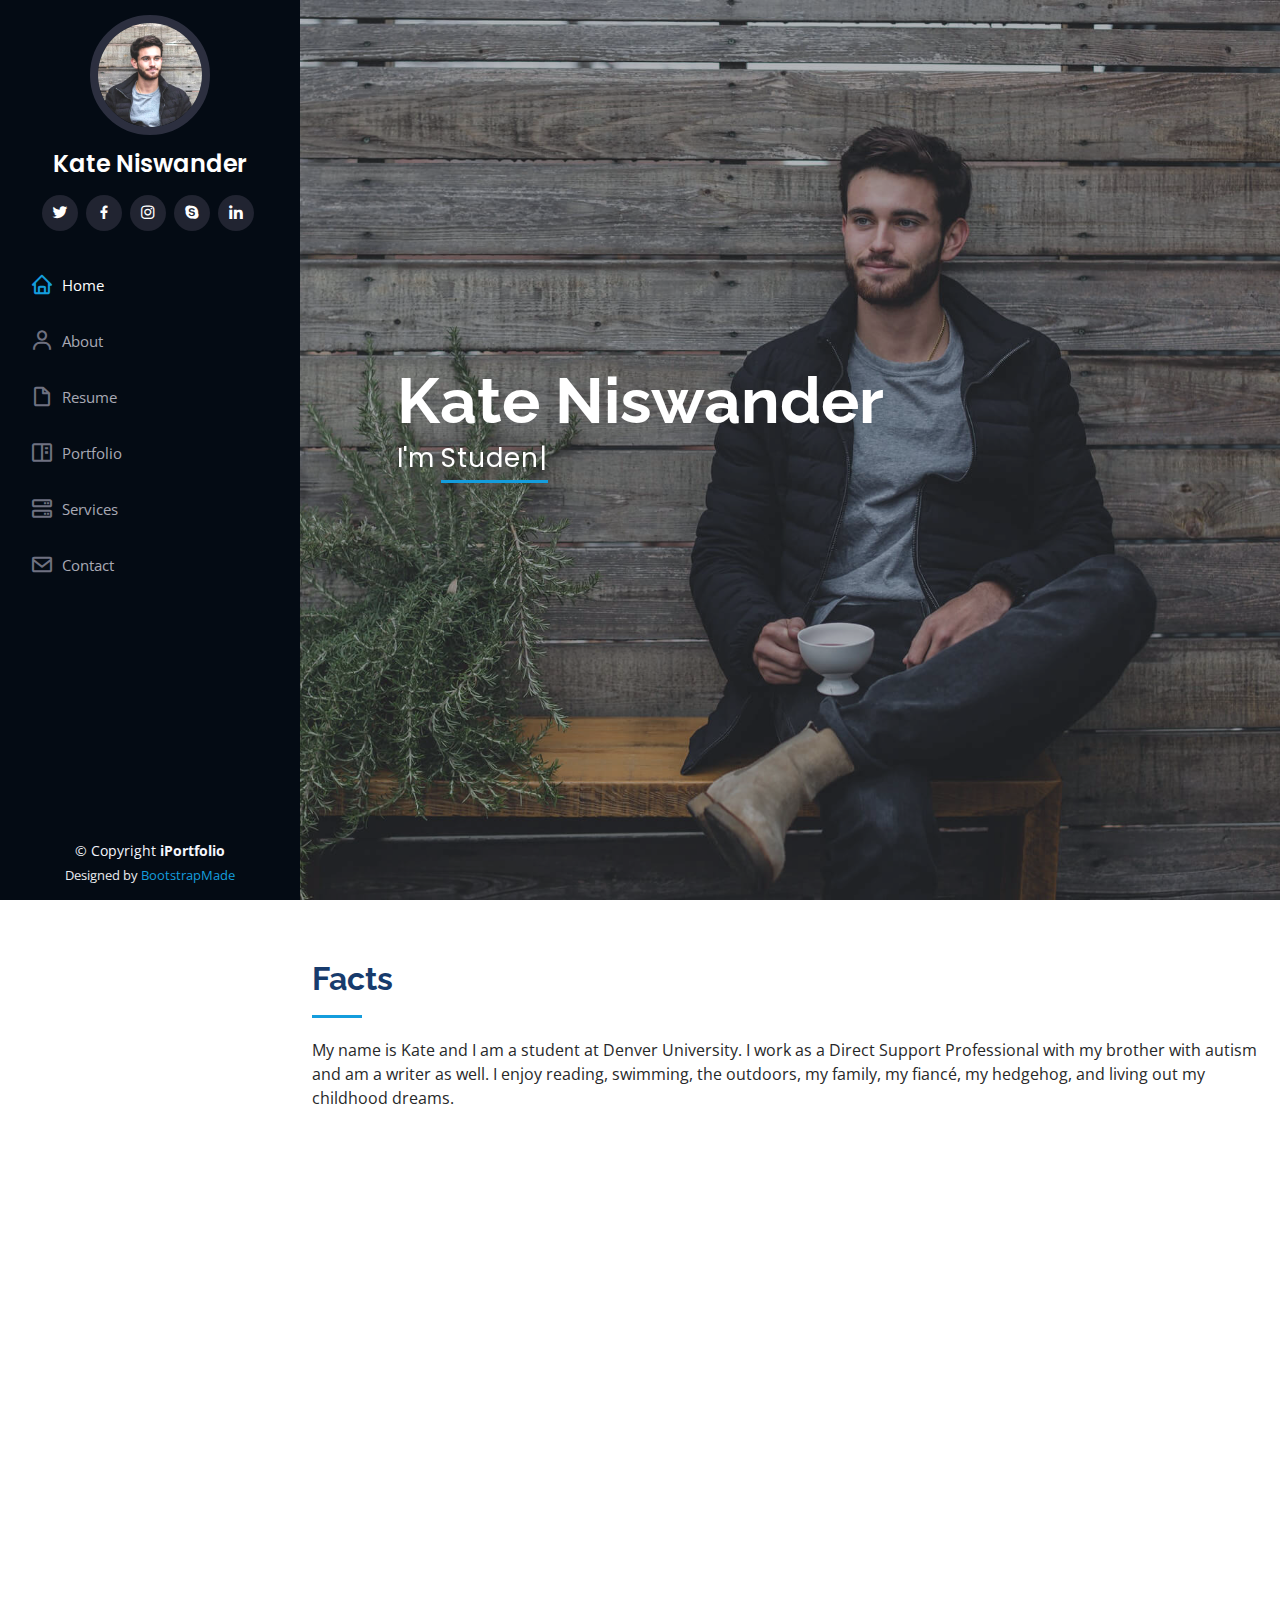
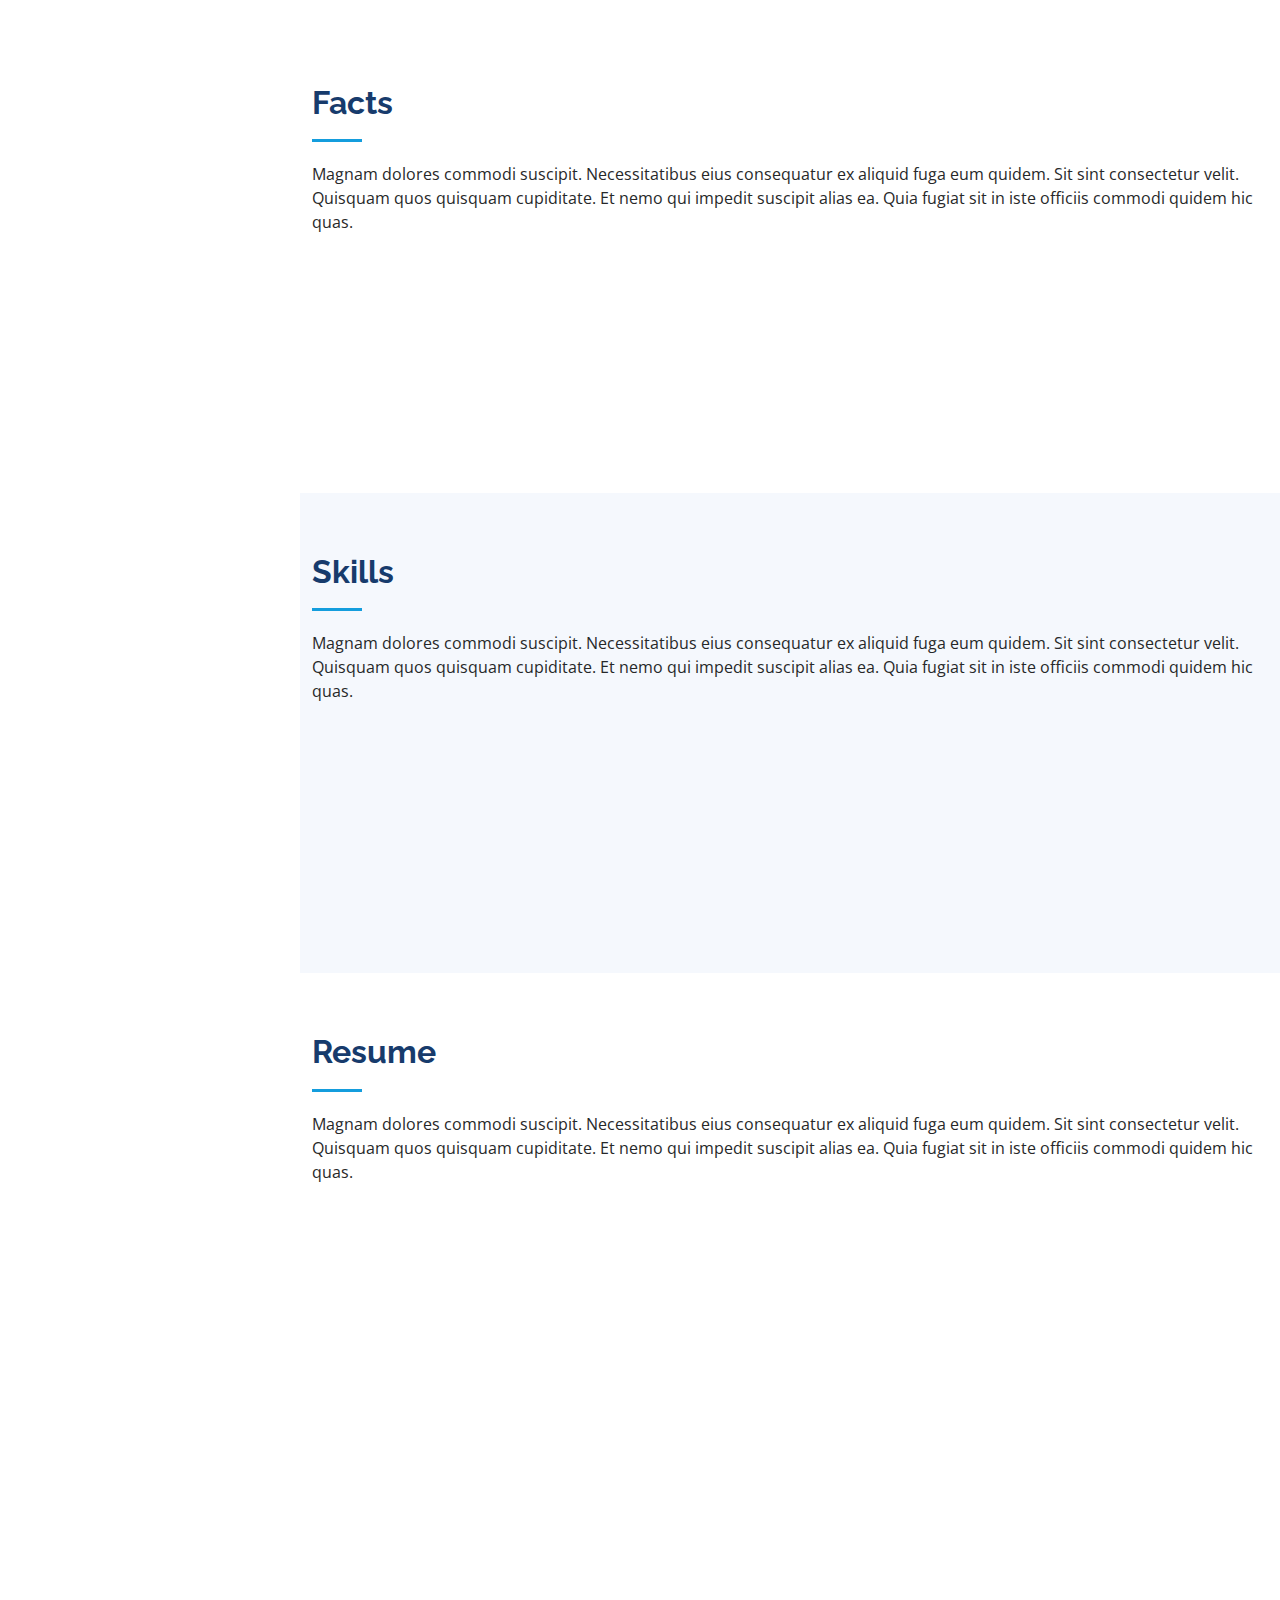
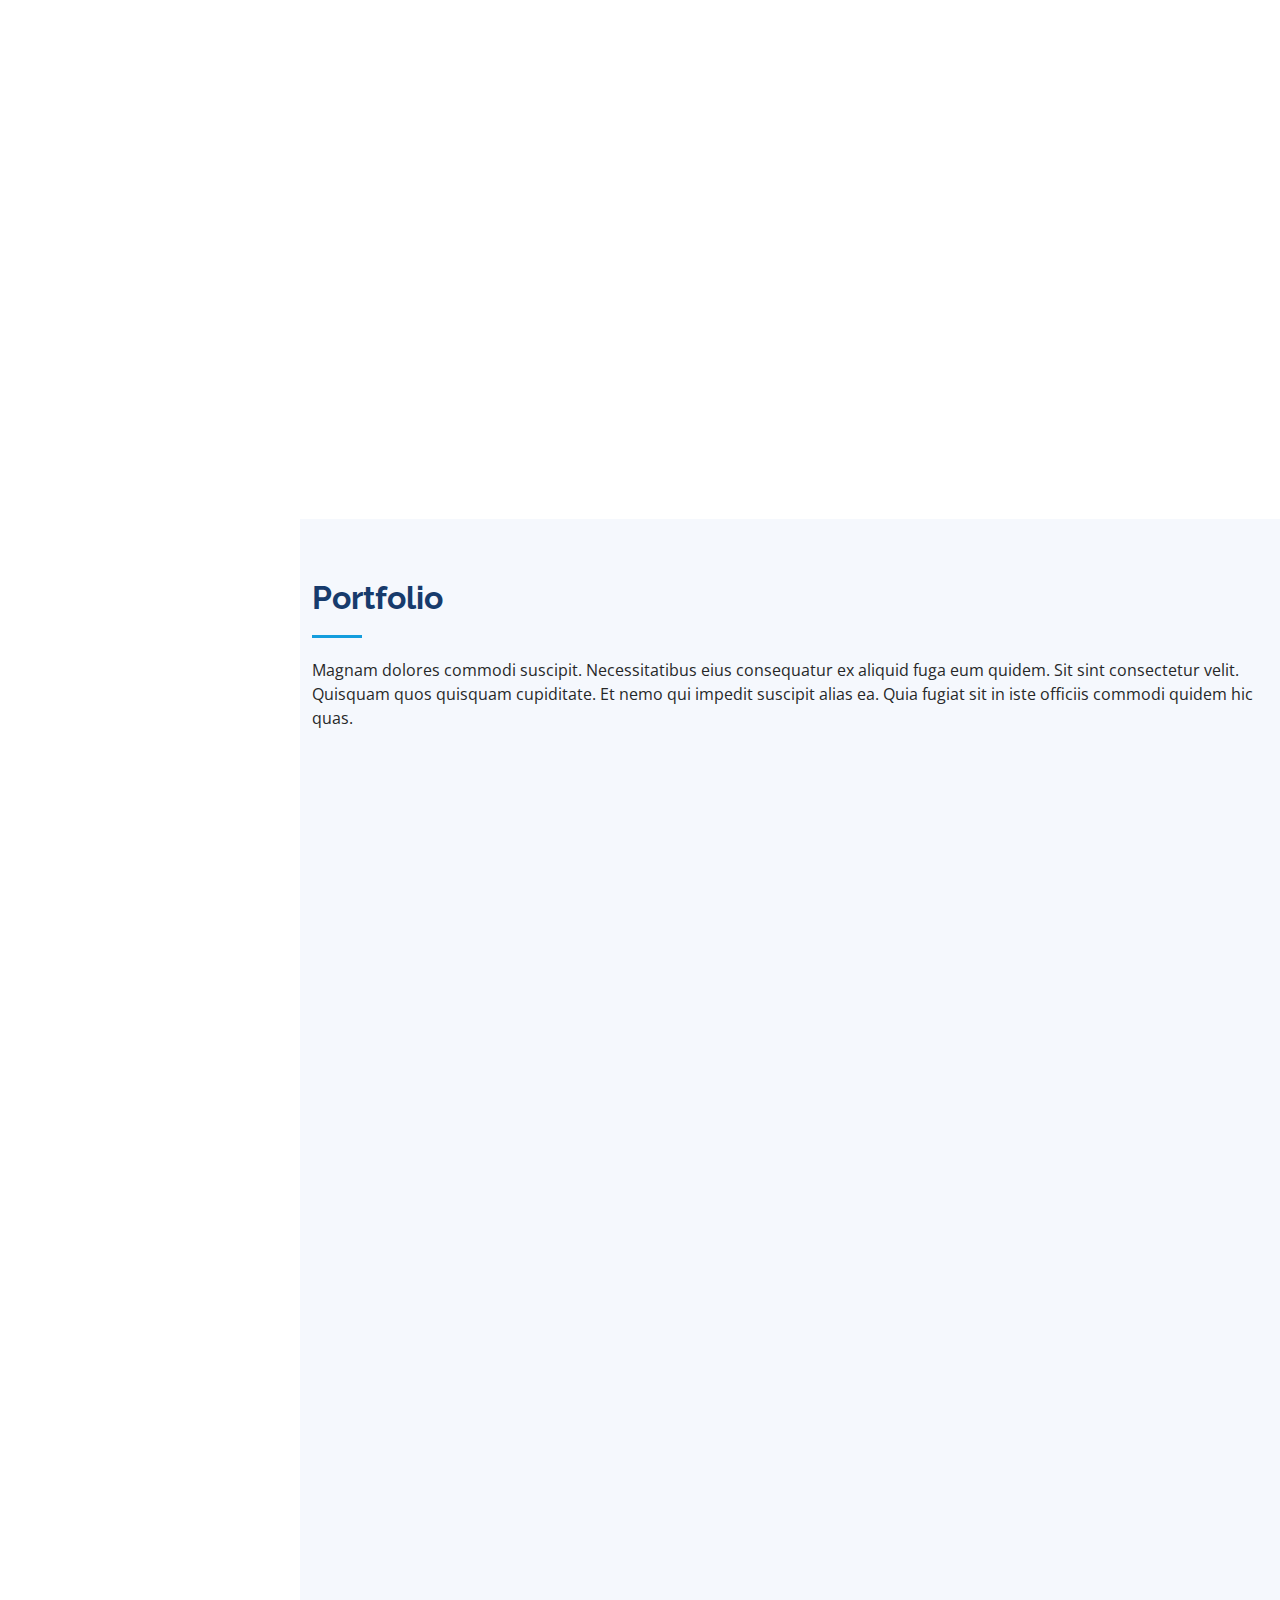
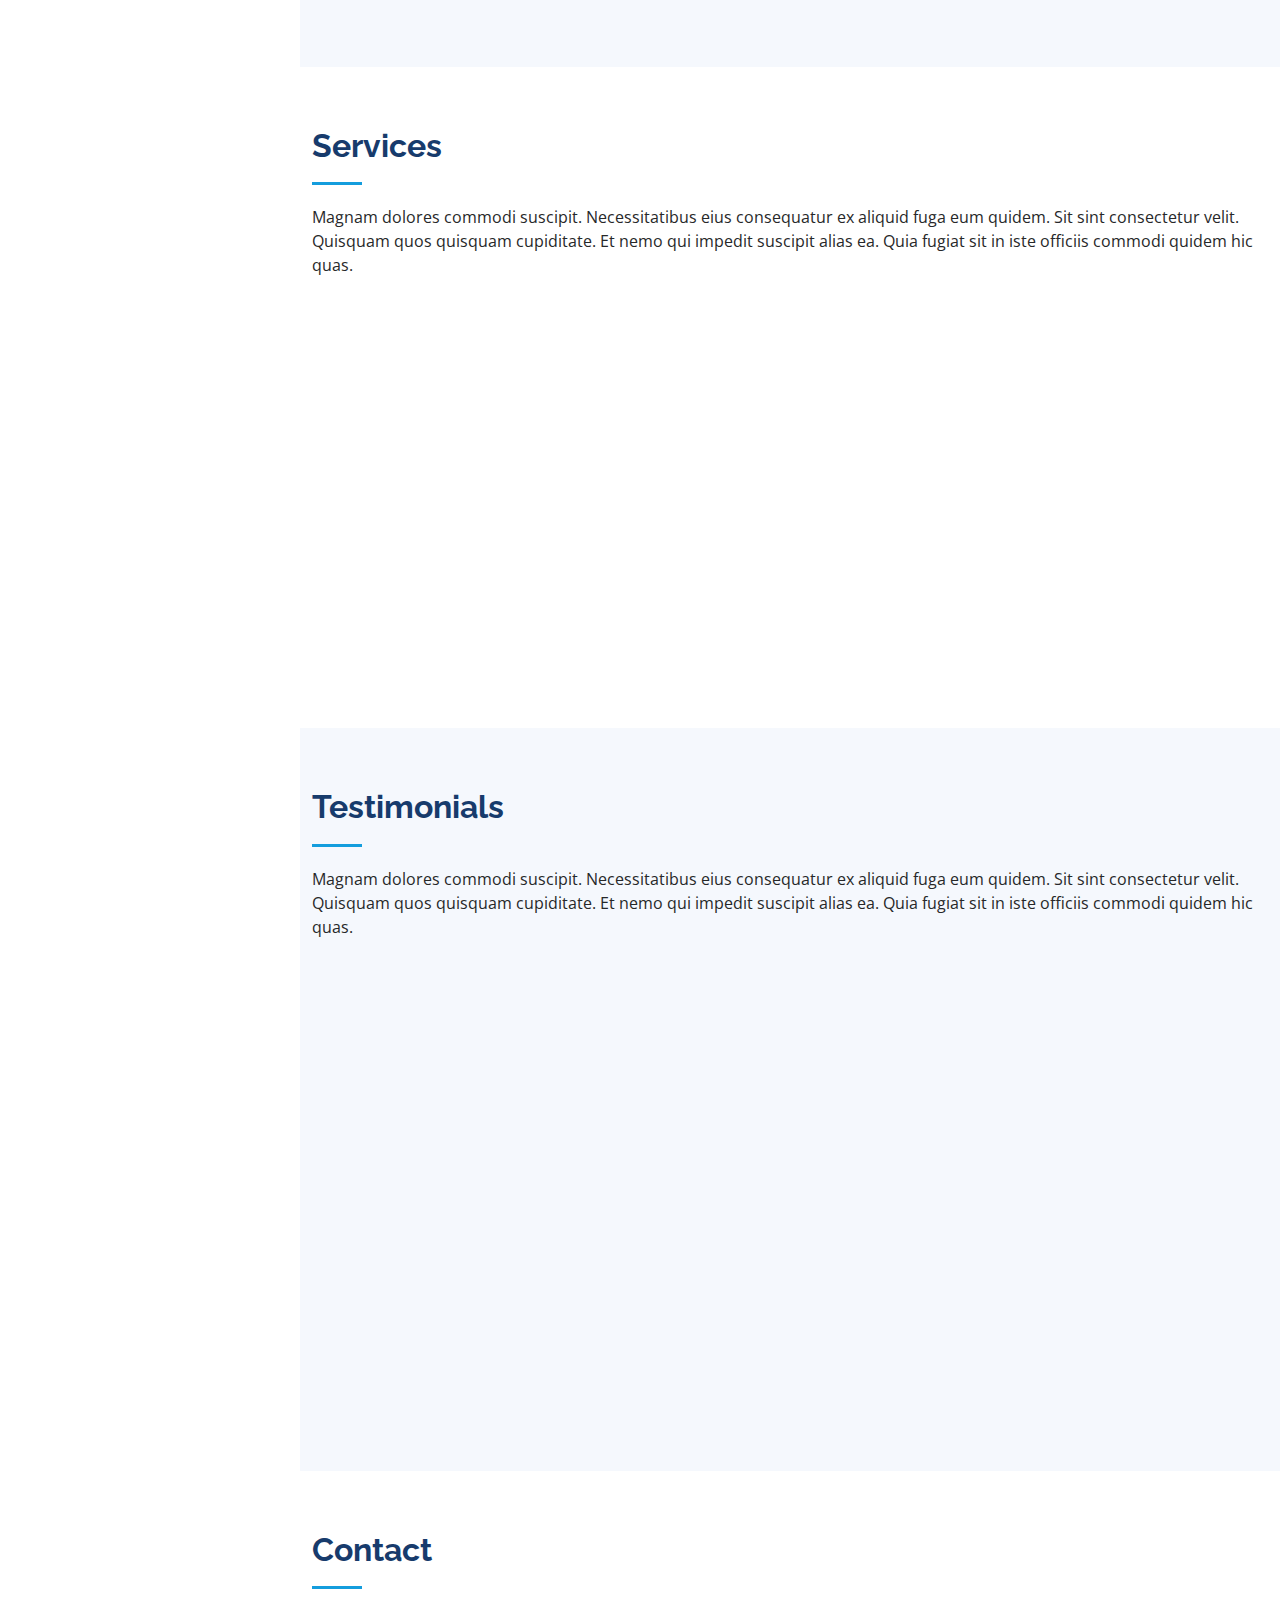
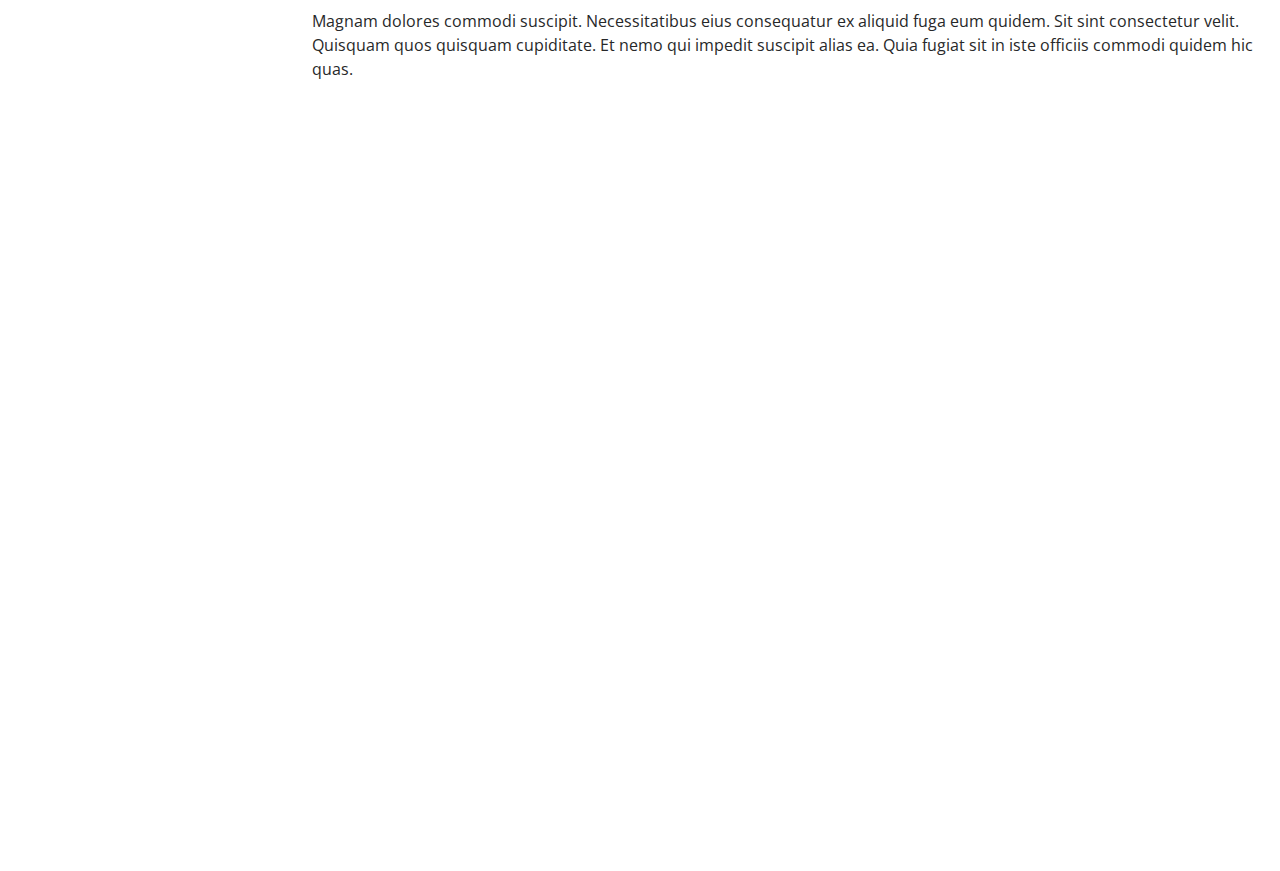
==== index.html @ 62e74fe2 "push" ====
<!DOCTYPE html>
<html lang="en">

<head>
  <meta charset="utf-8">
  <meta content="width=device-width, initial-scale=1.0" name="viewport">

  <title> Kate Niswander </title>
  <meta content="" name="description">
  <meta content="" name="keywords">

  <!-- Favicons -->
  <link href="assets/img/favicon.png" rel="icon">
  <link href="assets/img/apple-touch-icon.png" rel="apple-touch-icon">

  <!-- Google Fonts -->
  <link href="https://fonts.googleapis.com/css?family=Open+Sans:300,300i,400,400i,600,600i,700,700i|Raleway:300,300i,400,400i,500,500i,600,600i,700,700i|Poppins:300,300i,400,400i,500,500i,600,600i,700,700i" rel="stylesheet">

  <!-- Vendor CSS Files -->
  <link href="assets/vendor/aos/aos.css" rel="stylesheet">
  <link href="assets/vendor/bootstrap/css/bootstrap.min.css" rel="stylesheet">
  <link href="assets/vendor/bootstrap-icons/bootstrap-icons.css" rel="stylesheet">
  <link href="assets/vendor/boxicons/css/boxicons.min.css" rel="stylesheet">
  <link href="assets/vendor/glightbox/css/glightbox.min.css" rel="stylesheet">
  <link href="assets/vendor/swiper/swiper-bundle.min.css" rel="stylesheet">

  <!-- Template Main CSS File -->
  <link href="assets/css/style.css" rel="stylesheet">

  <!-- =======================================================
  * Template Name: iPortfolio - v3.10.0
  * Template URL: https://bootstrapmade.com/iportfolio-bootstrap-portfolio-websites-template/
  * Author: BootstrapMade.com
  * License: https://bootstrapmade.com/license/
  ======================================================== -->
</head>

<body>

  <!-- ======= Mobile nav toggle button ======= -->
  <i class="bi bi-list mobile-nav-toggle d-xl-none"></i>

  <!-- ======= Header ======= -->
  <header id="header">
    <div class="d-flex flex-column">

      <div class="profile">
        <img src="assets/img/profile-img.jpg" alt="" class="img-fluid rounded-circle">
        <h1 class="text-light"><a href="index.html">Kate Niswander</a></h1>
        <div class="social-links mt-3 text-center">
          <a href="#" class="twitter"><i class="bx bxl-twitter"></i></a>
          <a href="#" class="facebook"><i class="bx bxl-facebook"></i></a>
          <a href="#" class="instagram"><i class="bx bxl-instagram"></i></a>
          <a href="#" class="google-plus"><i class="bx bxl-skype"></i></a>
          <a href="#" class="linkedin"><i class="bx bxl-linkedin"></i></a>
        </div>
      </div>

      <nav id="navbar" class="nav-menu navbar">
        <ul>
          <li><a href="#hero" class="nav-link scrollto active"><i class="bx bx-home"></i> <span>Home</span></a></li>
          <li><a href="#about" class="nav-link scrollto"><i class="bx bx-user"></i> <span>About</span></a></li>
          <li><a href="#resume" class="nav-link scrollto"><i class="bx bx-file-blank"></i> <span>Resume</span></a></li>
          <li><a href="#portfolio" class="nav-link scrollto"><i class="bx bx-book-content"></i> <span>Portfolio</span></a></li>
          <li><a href="#services" class="nav-link scrollto"><i class="bx bx-server"></i> <span>Services</span></a></li>
          <li><a href="#contact" class="nav-link scrollto"><i class="bx bx-envelope"></i> <span>Contact</span></a></li>
        </ul>
      </nav><!-- .nav-menu -->
    </div>
  </header><!-- End Header -->

  <!-- ======= Hero Section ======= -->
  <section id="hero" class="d-flex flex-column justify-content-center align-items-center">
    <div class="hero-container" data-aos="fade-in">
      <h1>Kate Niswander</h1>
      <p>I'm <span class="typed" data-typed-items="Student, Writer, Professional"></span></p>
    </div>
  </section><!-- End Hero -->

  <main id="main">

    <!-- ======= About Section ======= -->
    <section id="about" class="about">
      <div class="container">

        <div class="section-title">
          <h2>Facts</h2>
          <p>My name is Kate and I am a student at Denver University. I work as a Direct Support Professional with my brother with autism and am a writer as well. I enjoy reading, swimming, the outdoors, my family, my fiancé, my hedgehog, and living out my childhood dreams.</p>
        </div>

        <div class="row">
          <div class="col-lg-4" data-aos="fade-right">
            <img src="assets/img/profile-img.jpg" class="img-fluid" alt="">
          </div>
          <div class="col-lg-8 pt-4 pt-lg-0 content" data-aos="fade-left">
            <h3>UI/UX Designer &amp; Web Developer.</h3>
            <p class="fst-italic">
              Lorem ipsum dolor sit amet, consectetur adipiscing elit, sed do eiusmod tempor incididunt ut labore et dolore
              magna aliqua.
            </p>
            <div class="row">
              <div class="col-lg-6">
                <ul>
                  <li><i class="bi bi-chevron-right"></i> <strong>Birthday:</strong> <span>26 November 1996</span></li>
                  <li><i class="bi bi-chevron-right"></i> <strong>Website:</strong> <span>www.example.com</span></li>
                  <li><i class="bi bi-chevron-right"></i> <strong>Email:</strong> <span>kate.niswander@du.edu</span></li>
                  <li><i class="bi bi-chevron-right"></i> <strong>City:</strong> <span>Huntington, USA</span></li>
                </ul>
              </div>
              <div class="col-lg-6">
                <ul>
                  <li><i class="bi bi-chevron-right"></i> <strong>Age:</strong> <span>26</span></li>
                  <li><i class="bi bi-chevron-right"></i> <strong>Degree:</strong> <span>Currently Obtaining Master</span></li>
                  <li><i class="bi bi-chevron-right"></i> <strong>Personal Email:</strong> <span>NiswanderK15@gmail.com</span></li>
                  <li><i class="bi bi-chevron-right"></i> <strong>Freelance:</strong> <span>Available</span></li>
                </ul>
              </div>
            </div>
            <p>
              Officiis eligendi itaque labore et dolorum mollitia officiis optio vero. Quisquam sunt adipisci omnis et ut. Nulla accusantium dolor incidunt officia tempore. Et eius omnis.
              Cupiditate ut dicta maxime officiis quidem quia. Sed et consectetur qui quia repellendus itaque neque. Aliquid amet quidem ut quaerat cupiditate. Ab et eum qui repellendus omnis culpa magni laudantium dolores.
            </p>
          </div>
        </div>

      </div>
    </section><!-- End About Section -->

    <!-- ======= Facts Section ======= -->
    <section id="facts" class="facts">
      <div class="container">

        <div class="section-title">
          <h2>Facts</h2>
          <p>Magnam dolores commodi suscipit. Necessitatibus eius consequatur ex aliquid fuga eum quidem. Sit sint consectetur velit. Quisquam quos quisquam cupiditate. Et nemo qui impedit suscipit alias ea. Quia fugiat sit in iste officiis commodi quidem hic quas.</p>
        </div>

        <div class="row no-gutters">

          <div class="col-lg-3 col-md-6 d-md-flex align-items-md-stretch" data-aos="fade-up">
            <div class="count-box">
              <i class="bi bi-emoji-smile"></i>
              <span data-purecounter-start="0" data-purecounter-end="232" data-purecounter-duration="1" class="purecounter"></span>
              <p><strong>Happy Clients</strong> consequuntur quae</p>
            </div>
          </div>

          <div class="col-lg-3 col-md-6 d-md-flex align-items-md-stretch" data-aos="fade-up" data-aos-delay="100">
            <div class="count-box">
              <i class="bi bi-journal-richtext"></i>
              <span data-purecounter-start="0" data-purecounter-end="521" data-purecounter-duration="1" class="purecounter"></span>
              <p><strong>Projects</strong> adipisci atque cum quia aut</p>
            </div>
          </div>

          <div class="col-lg-3 col-md-6 d-md-flex align-items-md-stretch" data-aos="fade-up" data-aos-delay="200">
            <div class="count-box">
              <i class="bi bi-headset"></i>
              <span data-purecounter-start="0" data-purecounter-end="1453" data-purecounter-duration="1" class="purecounter"></span>
              <p><strong>Hours Of Support</strong> aut commodi quaerat</p>
            </div>
          </div>

          <div class="col-lg-3 col-md-6 d-md-flex align-items-md-stretch" data-aos="fade-up" data-aos-delay="300">
            <div class="count-box">
              <i class="bi bi-people"></i>
              <span data-purecounter-start="0" data-purecounter-end="32" data-purecounter-duration="1" class="purecounter"></span>
              <p><strong>Hard Workers</strong> rerum asperiores dolor</p>
            </div>
          </div>

        </div>

      </div>
    </section><!-- End Facts Section -->

    <!-- ======= Skills Section ======= -->
    <section id="skills" class="skills section-bg">
      <div class="container">

        <div class="section-title">
          <h2>Skills</h2>
          <p>Magnam dolores commodi suscipit. Necessitatibus eius consequatur ex aliquid fuga eum quidem. Sit sint consectetur velit. Quisquam quos quisquam cupiditate. Et nemo qui impedit suscipit alias ea. Quia fugiat sit in iste officiis commodi quidem hic quas.</p>
        </div>

        <div class="row skills-content">

          <div class="col-lg-6" data-aos="fade-up">

            <div class="progress">
              <span class="skill">HTML <i class="val">100%</i></span>
              <div class="progress-bar-wrap">
                <div class="progress-bar" role="progressbar" aria-valuenow="100" aria-valuemin="0" aria-valuemax="100"></div>
              </div>
            </div>

            <div class="progress">
              <span class="skill">CSS <i class="val">90%</i></span>
              <div class="progress-bar-wrap">
                <div class="progress-bar" role="progressbar" aria-valuenow="90" aria-valuemin="0" aria-valuemax="100"></div>
              </div>
            </div>

            <div class="progress">
              <span class="skill">JavaScript <i class="val">75%</i></span>
              <div class="progress-bar-wrap">
                <div class="progress-bar" role="progressbar" aria-valuenow="75" aria-valuemin="0" aria-valuemax="100"></div>
              </div>
            </div>

          </div>

          <div class="col-lg-6" data-aos="fade-up" data-aos-delay="100">

            <div class="progress">
              <span class="skill">PHP <i class="val">80%</i></span>
              <div class="progress-bar-wrap">
                <div class="progress-bar" role="progressbar" aria-valuenow="80" aria-valuemin="0" aria-valuemax="100"></div>
              </div>
            </div>

            <div class="progress">
              <span class="skill">WordPress/CMS <i class="val">90%</i></span>
              <div class="progress-bar-wrap">
                <div class="progress-bar" role="progressbar" aria-valuenow="90" aria-valuemin="0" aria-valuemax="100"></div>
              </div>
            </div>

            <div class="progress">
              <span class="skill">Photoshop <i class="val">55%</i></span>
              <div class="progress-bar-wrap">
                <div class="progress-bar" role="progressbar" aria-valuenow="55" aria-valuemin="0" aria-valuemax="100"></div>
              </div>
            </div>

          </div>

        </div>

      </div>
    </section><!-- End Skills Section -->

    <!-- ======= Resume Section ======= -->
    <section id="resume" class="resume">
      <div class="container">

        <div class="section-title">
          <h2>Resume</h2>
          <p>Magnam dolores commodi suscipit. Necessitatibus eius consequatur ex aliquid fuga eum quidem. Sit sint consectetur velit. Quisquam quos quisquam cupiditate. Et nemo qui impedit suscipit alias ea. Quia fugiat sit in iste officiis commodi quidem hic quas.</p>
        </div>

        <div class="row">
          <div class="col-lg-6" data-aos="fade-up">
            <h3 class="resume-title">Sumary</h3>
            <div class="resume-item pb-0">
              <h4>Alex Smith</h4>
              <p><em>Innovative and deadline-driven Graphic Designer with 3+ years of experience designing and developing user-centered digital/print marketing material from initial concept to final, polished deliverable.</em></p>
              <ul>
                <li>Portland par 127,Orlando, FL</li>
                <li>(123) 456-7891</li>
                <li>alice.barkley@example.com</li>
              </ul>
            </div>

            <h3 class="resume-title">Education</h3>
            <div class="resume-item">
              <h4>Master of Fine Arts &amp; Graphic Design</h4>
              <h5>2015 - 2016</h5>
              <p><em>Rochester Institute of Technology, Rochester, NY</em></p>
              <p>Qui deserunt veniam. Et sed aliquam labore tempore sed quisquam iusto autem sit. Ea vero voluptatum qui ut dignissimos deleniti nerada porti sand markend</p>
            </div>
            <div class="resume-item">
              <h4>Bachelor of Fine Arts &amp; Graphic Design</h4>
              <h5>2010 - 2014</h5>
              <p><em>Rochester Institute of Technology, Rochester, NY</em></p>
              <p>Quia nobis sequi est occaecati aut. Repudiandae et iusto quae reiciendis et quis Eius vel ratione eius unde vitae rerum voluptates asperiores voluptatem Earum molestiae consequatur neque etlon sader mart dila</p>
            </div>
          </div>
          <div class="col-lg-6" data-aos="fade-up" data-aos-delay="100">
            <h3 class="resume-title">Professional Experience</h3>
            <div class="resume-item">
              <h4>Senior graphic design specialist</h4>
              <h5>2019 - Present</h5>
              <p><em>Experion, New York, NY </em></p>
              <ul>
                <li>Lead in the design, development, and implementation of the graphic, layout, and production communication materials</li>
                <li>Delegate tasks to the 7 members of the design team and provide counsel on all aspects of the project. </li>
                <li>Supervise the assessment of all graphic materials in order to ensure quality and accuracy of the design</li>
                <li>Oversee the efficient use of production project budgets ranging from $2,000 - $25,000</li>
              </ul>
            </div>
            <div class="resume-item">
              <h4>Graphic design specialist</h4>
              <h5>2017 - 2018</h5>
              <p><em>Stepping Stone Advertising, New York, NY</em></p>
              <ul>
                <li>Developed numerous marketing programs (logos, brochures,infographics, presentations, and advertisements).</li>
                <li>Managed up to 5 projects or tasks at a given time while under pressure</li>
                <li>Recommended and consulted with clients on the most appropriate graphic design</li>
                <li>Created 4+ design presentations and proposals a month for clients and account managers</li>
              </ul>
            </div>
          </div>
        </div>

      </div>
    </section><!-- End Resume Section -->

    <!-- ======= Portfolio Section ======= -->
    <section id="portfolio" class="portfolio section-bg">
      <div class="container">

        <div class="section-title">
          <h2>Portfolio</h2>
          <p>Magnam dolores commodi suscipit. Necessitatibus eius consequatur ex aliquid fuga eum quidem. Sit sint consectetur velit. Quisquam quos quisquam cupiditate. Et nemo qui impedit suscipit alias ea. Quia fugiat sit in iste officiis commodi quidem hic quas.</p>
        </div>

        <div class="row" data-aos="fade-up">
          <div class="col-lg-12 d-flex justify-content-center">
            <ul id="portfolio-flters">
              <li data-filter="*" class="filter-active">All</li>
              <li data-filter=".filter-app">App</li>
              <li data-filter=".filter-card">Card</li>
              <li data-filter=".filter-web">Web</li>
            </ul>
          </div>
        </div>

        <div class="row portfolio-container" data-aos="fade-up" data-aos-delay="100">

          <div class="col-lg-4 col-md-6 portfolio-item filter-app">
            <div class="portfolio-wrap">
              <img src="assets/img/portfolio/portfolio-1.jpg" class="img-fluid" alt="">
              <div class="portfolio-links">
                <a href="assets/img/portfolio/portfolio-1.jpg" data-gallery="portfolioGallery" class="portfolio-lightbox" title="App 1"><i class="bx bx-plus"></i></a>
                <a href="portfolio-details.html" title="More Details"><i class="bx bx-link"></i></a>
              </div>
            </div>
          </div>

          <div class="col-lg-4 col-md-6 portfolio-item filter-web">
            <div class="portfolio-wrap">
              <img src="assets/img/portfolio/portfolio-2.jpg" class="img-fluid" alt="">
              <div class="portfolio-links">
                <a href="assets/img/portfolio/portfolio-2.jpg" data-gallery="portfolioGallery" class="portfolio-lightbox" title="Web 3"><i class="bx bx-plus"></i></a>
                <a href="portfolio-details.html" title="More Details"><i class="bx bx-link"></i></a>
              </div>
            </div>
          </div>

          <div class="col-lg-4 col-md-6 portfolio-item filter-app">
            <div class="portfolio-wrap">
              <img src="assets/img/portfolio/portfolio-3.jpg" class="img-fluid" alt="">
              <div class="portfolio-links">
                <a href="assets/img/portfolio/portfolio-3.jpg" data-gallery="portfolioGallery" class="portfolio-lightbox" title="App 2"><i class="bx bx-plus"></i></a>
                <a href="portfolio-details.html" title="More Details"><i class="bx bx-link"></i></a>
              </div>
            </div>
          </div>

          <div class="col-lg-4 col-md-6 portfolio-item filter-card">
            <div class="portfolio-wrap">
              <img src="assets/img/portfolio/portfolio-4.jpg" class="img-fluid" alt="">
              <div class="portfolio-links">
                <a href="assets/img/portfolio/portfolio-4.jpg" data-gallery="portfolioGallery" class="portfolio-lightbox" title="Card 2"><i class="bx bx-plus"></i></a>
                <a href="portfolio-details.html" title="More Details"><i class="bx bx-link"></i></a>
              </div>
            </div>
          </div>

          <div class="col-lg-4 col-md-6 portfolio-item filter-web">
            <div class="portfolio-wrap">
              <img src="assets/img/portfolio/portfolio-5.jpg" class="img-fluid" alt="">
              <div class="portfolio-links">
                <a href="assets/img/portfolio/portfolio-5.jpg" data-gallery="portfolioGallery" class="portfolio-lightbox" title="Web 2"><i class="bx bx-plus"></i></a>
                <a href="portfolio-details.html" title="More Details"><i class="bx bx-link"></i></a>
              </div>
            </div>
          </div>

          <div class="col-lg-4 col-md-6 portfolio-item filter-app">
            <div class="portfolio-wrap">
              <img src="assets/img/portfolio/portfolio-6.jpg" class="img-fluid" alt="">
              <div class="portfolio-links">
                <a href="assets/img/portfolio/portfolio-6.jpg" data-gallery="portfolioGallery" class="portfolio-lightbox" title="App 3"><i class="bx bx-plus"></i></a>
                <a href="portfolio-details.html" title="More Details"><i class="bx bx-link"></i></a>
              </div>
            </div>
          </div>

          <div class="col-lg-4 col-md-6 portfolio-item filter-card">
            <div class="portfolio-wrap">
              <img src="assets/img/portfolio/portfolio-7.jpg" class="img-fluid" alt="">
              <div class="portfolio-links">
                <a href="assets/img/portfolio/portfolio-7.jpg" data-gallery="portfolioGallery" class="portfolio-lightbox" title="Card 1"><i class="bx bx-plus"></i></a>
                <a href="portfolio-details.html" title="More Details"><i class="bx bx-link"></i></a>
              </div>
            </div>
          </div>

          <div class="col-lg-4 col-md-6 portfolio-item filter-card">
            <div class="portfolio-wrap">
              <img src="assets/img/portfolio/portfolio-8.jpg" class="img-fluid" alt="">
              <div class="portfolio-links">
                <a href="assets/img/portfolio/portfolio-8.jpg" data-gallery="portfolioGallery" class="portfolio-lightbox" title="Card 3"><i class="bx bx-plus"></i></a>
                <a href="portfolio-details.html" title="More Details"><i class="bx bx-link"></i></a>
              </div>
            </div>
          </div>

          <div class="col-lg-4 col-md-6 portfolio-item filter-web">
            <div class="portfolio-wrap">
              <img src="assets/img/portfolio/portfolio-9.jpg" class="img-fluid" alt="">
              <div class="portfolio-links">
                <a href="assets/img/portfolio/portfolio-9.jpg" data-gallery="portfolioGallery" class="portfolio-lightbox" title="Web 3"><i class="bx bx-plus"></i></a>
                <a href="portfolio-details.html" title="More Details"><i class="bx bx-link"></i></a>
              </div>
            </div>
          </div>

        </div>

      </div>
    </section><!-- End Portfolio Section -->

    <!-- ======= Services Section ======= -->
    <section id="services" class="services">
      <div class="container">

        <div class="section-title">
          <h2>Services</h2>
          <p>Magnam dolores commodi suscipit. Necessitatibus eius consequatur ex aliquid fuga eum quidem. Sit sint consectetur velit. Quisquam quos quisquam cupiditate. Et nemo qui impedit suscipit alias ea. Quia fugiat sit in iste officiis commodi quidem hic quas.</p>
        </div>

        <div class="row">
          <div class="col-lg-4 col-md-6 icon-box" data-aos="fade-up">
            <div class="icon"><i class="bi bi-briefcase"></i></div>
            <h4 class="title"><a href="">Lorem Ipsum</a></h4>
            <p class="description">Voluptatum deleniti atque corrupti quos dolores et quas molestias excepturi sint occaecati cupiditate non provident</p>
          </div>
          <div class="col-lg-4 col-md-6 icon-box" data-aos="fade-up" data-aos-delay="100">
            <div class="icon"><i class="bi bi-card-checklist"></i></div>
            <h4 class="title"><a href="">Dolor Sitema</a></h4>
            <p class="description">Minim veniam, quis nostrud exercitation ullamco laboris nisi ut aliquip ex ea commodo consequat tarad limino ata</p>
          </div>
          <div class="col-lg-4 col-md-6 icon-box" data-aos="fade-up" data-aos-delay="200">
            <div class="icon"><i class="bi bi-bar-chart"></i></div>
            <h4 class="title"><a href="">Sed ut perspiciatis</a></h4>
            <p class="description">Duis aute irure dolor in reprehenderit in voluptate velit esse cillum dolore eu fugiat nulla pariatur</p>
          </div>
          <div class="col-lg-4 col-md-6 icon-box" data-aos="fade-up" data-aos-delay="300">
            <div class="icon"><i class="bi bi-binoculars"></i></div>
            <h4 class="title"><a href="">Magni Dolores</a></h4>
            <p class="description">Excepteur sint occaecat cupidatat non proident, sunt in culpa qui officia deserunt mollit anim id est laborum</p>
          </div>
          <div class="col-lg-4 col-md-6 icon-box" data-aos="fade-up" data-aos-delay="400">
            <div class="icon"><i class="bi bi-brightness-high"></i></div>
            <h4 class="title"><a href="">Nemo Enim</a></h4>
            <p class="description">At vero eos et accusamus et iusto odio dignissimos ducimus qui blanditiis praesentium voluptatum deleniti atque</p>
          </div>
          <div class="col-lg-4 col-md-6 icon-box" data-aos="fade-up" data-aos-delay="500">
            <div class="icon"><i class="bi bi-calendar4-week"></i></div>
            <h4 class="title"><a href="">Eiusmod Tempor</a></h4>
            <p class="description">Et harum quidem rerum facilis est et expedita distinctio. Nam libero tempore, cum soluta nobis est eligendi</p>
          </div>
        </div>

      </div>
    </section><!-- End Services Section -->

    <!-- ======= Testimonials Section ======= -->
    <section id="testimonials" class="testimonials section-bg">
      <div class="container">

        <div class="section-title">
          <h2>Testimonials</h2>
          <p>Magnam dolores commodi suscipit. Necessitatibus eius consequatur ex aliquid fuga eum quidem. Sit sint consectetur velit. Quisquam quos quisquam cupiditate. Et nemo qui impedit suscipit alias ea. Quia fugiat sit in iste officiis commodi quidem hic quas.</p>
        </div>

        <div class="testimonials-slider swiper" data-aos="fade-up" data-aos-delay="100">
          <div class="swiper-wrapper">

            <div class="swiper-slide">
              <div class="testimonial-item" data-aos="fade-up">
                <p>
                  <i class="bx bxs-quote-alt-left quote-icon-left"></i>
                  Proin iaculis purus consequat sem cure digni ssim donec porttitora entum suscipit rhoncus. Accusantium quam, ultricies eget id, aliquam eget nibh et. Maecen aliquam, risus at semper.
                  <i class="bx bxs-quote-alt-right quote-icon-right"></i>
                </p>
                <img src="assets/img/testimonials/testimonials-1.jpg" class="testimonial-img" alt="">
                <h3>Saul Goodman</h3>
                <h4>Ceo &amp; Founder</h4>
              </div>
            </div><!-- End testimonial item -->

            <div class="swiper-slide">
              <div class="testimonial-item" data-aos="fade-up" data-aos-delay="100">
                <p>
                  <i class="bx bxs-quote-alt-left quote-icon-left"></i>
                  Export tempor illum tamen malis malis eram quae irure esse labore quem cillum quid cillum eram malis quorum velit fore eram velit sunt aliqua noster fugiat irure amet legam anim culpa.
                  <i class="bx bxs-quote-alt-right quote-icon-right"></i>
                </p>
                <img src="assets/img/testimonials/testimonials-2.jpg" class="testimonial-img" alt="">
                <h3>Sara Wilsson</h3>
                <h4>Designer</h4>
              </div>
            </div><!-- End testimonial item -->

            <div class="swiper-slide">
              <div class="testimonial-item" data-aos="fade-up" data-aos-delay="200">
                <p>
                  <i class="bx bxs-quote-alt-left quote-icon-left"></i>
                  Enim nisi quem export duis labore cillum quae magna enim sint quorum nulla quem veniam duis minim tempor labore quem eram duis noster aute amet eram fore quis sint minim.
                  <i class="bx bxs-quote-alt-right quote-icon-right"></i>
                </p>
                <img src="assets/img/testimonials/testimonials-3.jpg" class="testimonial-img" alt="">
                <h3>Jena Karlis</h3>
                <h4>Store Owner</h4>
              </div>
            </div><!-- End testimonial item -->

            <div class="swiper-slide">
              <div class="testimonial-item" data-aos="fade-up" data-aos-delay="300">
                <p>
                  <i class="bx bxs-quote-alt-left quote-icon-left"></i>
                  Fugiat enim eram quae cillum dolore dolor amet nulla culpa multos export minim fugiat minim velit minim dolor enim duis veniam ipsum anim magna sunt elit fore quem dolore labore illum veniam.
                  <i class="bx bxs-quote-alt-right quote-icon-right"></i>
                </p>
                <img src="assets/img/testimonials/testimonials-4.jpg" class="testimonial-img" alt="">
                <h3>Matt Brandon</h3>
                <h4>Freelancer</h4>
              </div>
            </div><!-- End testimonial item -->

            <div class="swiper-slide">
              <div class="testimonial-item" data-aos="fade-up" data-aos-delay="400">
                <p>
                  <i class="bx bxs-quote-alt-left quote-icon-left"></i>
                  Quis quorum aliqua sint quem legam fore sunt eram irure aliqua veniam tempor noster veniam enim culpa labore duis sunt culpa nulla illum cillum fugiat legam esse veniam culpa fore nisi cillum quid.
                  <i class="bx bxs-quote-alt-right quote-icon-right"></i>
                </p>
                <img src="assets/img/testimonials/testimonials-5.jpg" class="testimonial-img" alt="">
                <h3>John Larson</h3>
                <h4>Entrepreneur</h4>
              </div>
            </div><!-- End testimonial item -->

          </div>
          <div class="swiper-pagination"></div>
        </div>

      </div>
    </section><!-- End Testimonials Section -->

    <!-- ======= Contact Section ======= -->
    <section id="contact" class="contact">
      <div class="container">

        <div class="section-title">
          <h2>Contact</h2>
          <p>Magnam dolores commodi suscipit. Necessitatibus eius consequatur ex aliquid fuga eum quidem. Sit sint consectetur velit. Quisquam quos quisquam cupiditate. Et nemo qui impedit suscipit alias ea. Quia fugiat sit in iste officiis commodi quidem hic quas.</p>
        </div>

        <div class="row" data-aos="fade-in">

          <div class="col-lg-5 d-flex align-items-stretch">
            <div class="info">
              <div class="address">
                <i class="bi bi-geo-alt"></i>
                <h4>Location:</h4>
                <p>A108 Adam Street, New York, NY 535022</p>
              </div>

              <div class="email">
                <i class="bi bi-envelope"></i>
                <h4>Email:</h4>
                <p>info@example.com</p>
              </div>

              <div class="phone">
                <i class="bi bi-phone"></i>
                <h4>Call:</h4>
                <p>+1 5589 55488 55s</p>
              </div>

              <iframe src="https://www.google.com/maps/embed?pb=!1m14!1m8!1m3!1d12097.433213460943!2d-74.0062269!3d40.7101282!3m2!1i1024!2i768!4f13.1!3m3!1m2!1s0x0%3A0xb89d1fe6bc499443!2sDowntown+Conference+Center!5e0!3m2!1smk!2sbg!4v1539943755621" frameborder="0" style="border:0; width: 100%; height: 290px;" allowfullscreen></iframe>
            </div>

          </div>

          <div class="col-lg-7 mt-5 mt-lg-0 d-flex align-items-stretch">
            <form action="forms/contact.php" method="post" role="form" class="php-email-form">
              <div class="row">
                <div class="form-group col-md-6">
                  <label for="name">Your Name</label>
                  <input type="text" name="name" class="form-control" id="name" required>
                </div>
                <div class="form-group col-md-6">
                  <label for="name">Your Email</label>
                  <input type="email" class="form-control" name="email" id="email" required>
                </div>
              </div>
              <div class="form-group">
                <label for="name">Subject</label>
                <input type="text" class="form-control" name="subject" id="subject" required>
              </div>
              <div class="form-group">
                <label for="name">Message</label>
                <textarea class="form-control" name="message" rows="10" required></textarea>
              </div>
              <div class="my-3">
                <div class="loading">Loading</div>
                <div class="error-message"></div>
                <div class="sent-message">Your message has been sent. Thank you!</div>
              </div>
              <div class="text-center"><button type="submit">Send Message</button></div>
            </form>
          </div>

        </div>

      </div>
    </section><!-- End Contact Section -->

  </main><!-- End #main -->

  <!-- ======= Footer ======= -->
  <footer id="footer">
    <div class="container">
      <div class="copyright">
        &copy; Copyright <strong><span>iPortfolio</span></strong>
      </div>
      <div class="credits">
        <!-- All the links in the footer should remain intact. -->
        <!-- You can delete the links only if you purchased the pro version. -->
        <!-- Licensing information: https://bootstrapmade.com/license/ -->
        <!-- Purchase the pro version with working PHP/AJAX contact form: https://bootstrapmade.com/iportfolio-bootstrap-portfolio-websites-template/ -->
        Designed by <a href="https://bootstrapmade.com/">BootstrapMade</a>
      </div>
    </div>
  </footer><!-- End  Footer -->

  <a href="#" class="back-to-top d-flex align-items-center justify-content-center"><i class="bi bi-arrow-up-short"></i></a>

  <!-- Vendor JS Files -->
  <script src="assets/vendor/purecounter/purecounter_vanilla.js"></script>
  <script src="assets/vendor/aos/aos.js"></script>
  <script src="assets/vendor/bootstrap/js/bootstrap.bundle.min.js"></script>
  <script src="assets/vendor/glightbox/js/glightbox.min.js"></script>
  <script src="assets/vendor/isotope-layout/isotope.pkgd.min.js"></script>
  <script src="assets/vendor/swiper/swiper-bundle.min.js"></script>
  <script src="assets/vendor/typed.js/typed.min.js"></script>
  <script src="assets/vendor/waypoints/noframework.waypoints.js"></script>
  <script src="assets/vendor/php-email-form/validate.js"></script>

  <!-- Template Main JS File -->
  <script src="assets/js/main.js"></script>

</body>

</html>
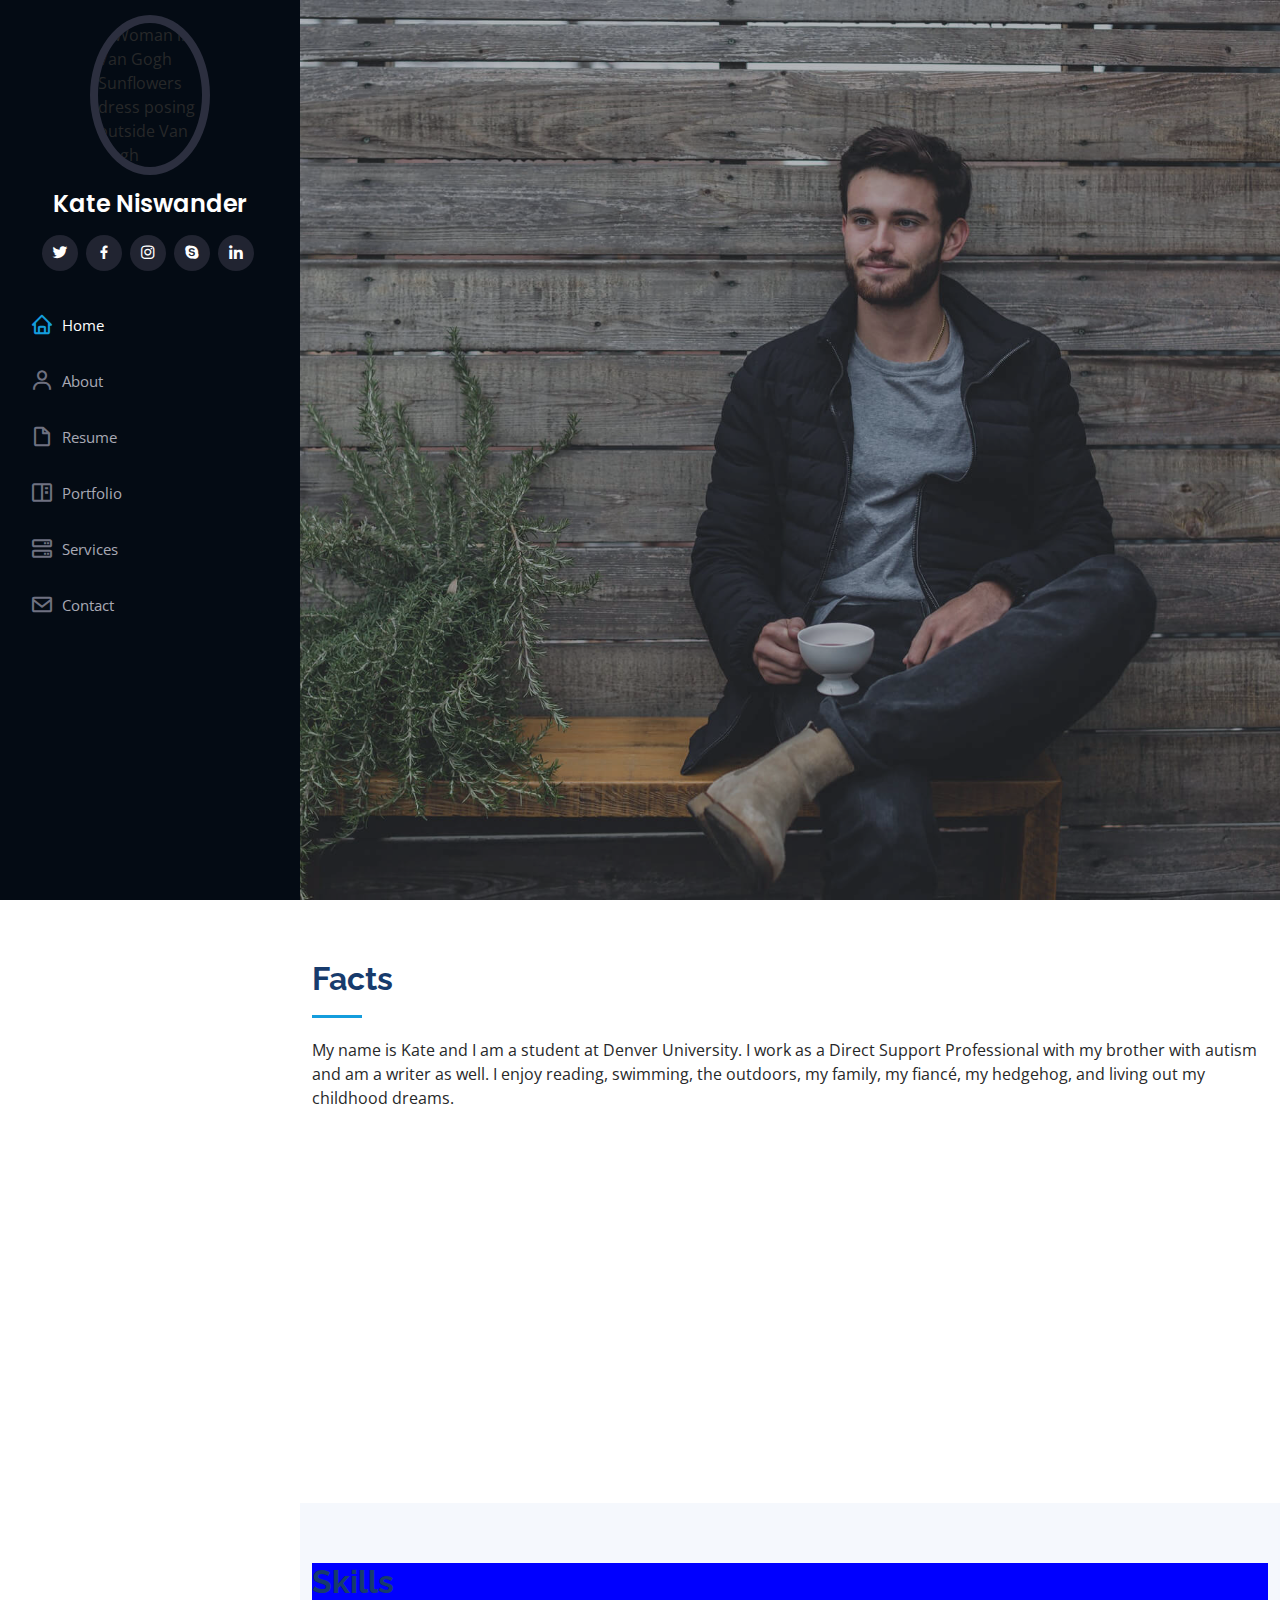
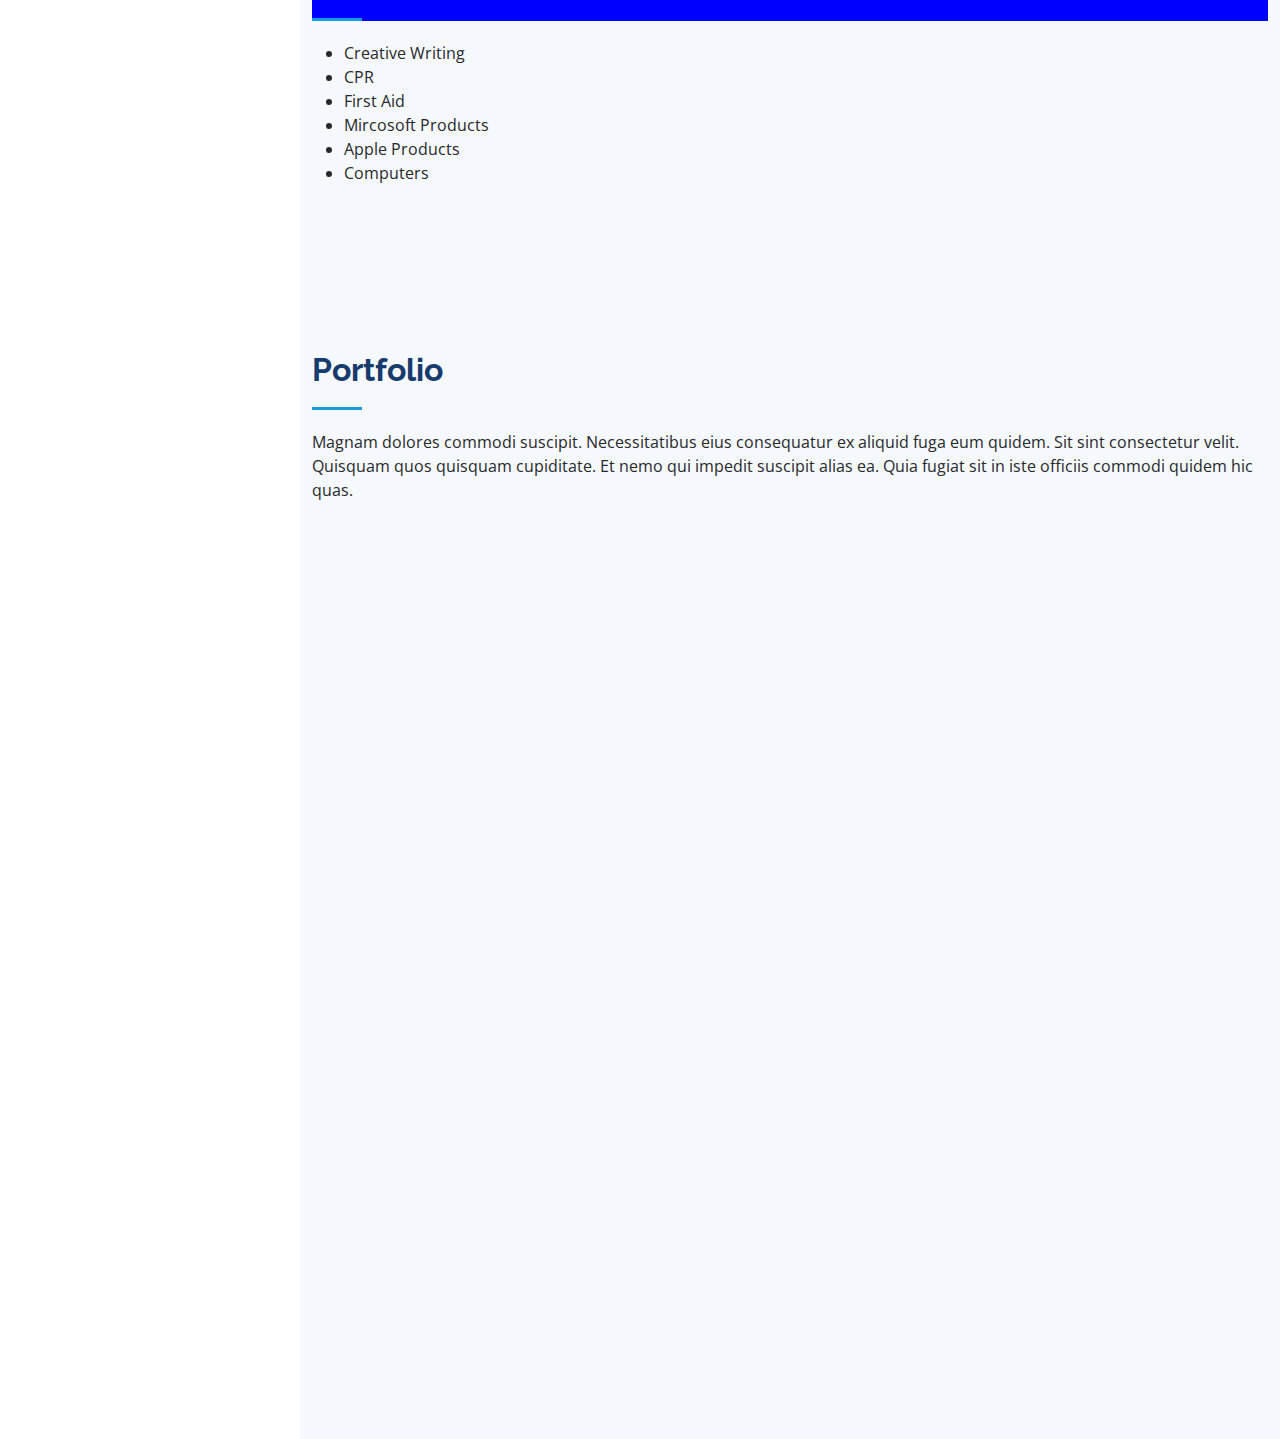
==== commit 6d49b91a: "push" ====
--- a/index.html
+++ b/index.html
@@ -5,12 +5,12 @@
   <meta charset="utf-8">
   <meta content="width=device-width, initial-scale=1.0" name="viewport">
 
-  <title> Kate Niswander </title>
+  <title> Kate Niswander </title> <!-Change 5: Changed text to my name->
   <meta content="" name="description">
   <meta content="" name="keywords">
 
   <!-- Favicons -->
-  <link href="assets/img/favicon.png" rel="icon">
+  <link href=" rel="icon">
   <link href="assets/img/apple-touch-icon.png" rel="apple-touch-icon">
 
   <!-- Google Fonts -->
@@ -45,8 +45,9 @@
     <div class="d-flex flex-column">
 
       <div class="profile">
-        <img src="assets/img/profile-img.jpg" alt="" class="img-fluid rounded-circle">
-        <h1 class="text-light"><a href="index.html">Kate Niswander</a></h1>
+        <img src="assets/img/kate.jpg" alt="Woman in Van Gogh Sunflowers dress posing outside Van Gogh" class="img-fluid rounded-circle">
+        <h1 class="text-light"><a href="index.html">Kate Niswander</a></h1> <!-Change 6: Changed text to my name->
+        <!-Change 1: added alt text to icon->
         <div class="social-links mt-3 text-center">
           <a href="#" class="twitter"><i class="bx bxl-twitter"></i></a>
           <a href="#" class="facebook"><i class="bx bxl-facebook"></i></a>
@@ -72,8 +73,8 @@
   <!-- ======= Hero Section ======= -->
   <section id="hero" class="d-flex flex-column justify-content-center align-items-center">
     <div class="hero-container" data-aos="fade-in">
-      <h1>Kate Niswander</h1>
-      <p>I'm <span class="typed" data-typed-items="Student, Writer, Professional"></span></p>
+      <h1>Kate Niswander</h1> <!- Change 7: Changed text to my name->
+      <p>I'm a <span class="typed" data-typed-items="Student, Writer, Professional"></span></p> <!- Change 8: Changed text to my details->
     </div>
   </section><!-- End Hero -->
 
@@ -84,7 +85,7 @@
       <div class="container">
 
         <div class="section-title">
-          <h2>Facts</h2>
+          <h2>Facts</h2> <!- Change 9: Changed text to my information->
           <p>My name is Kate and I am a student at Denver University. I work as a Direct Support Professional with my brother with autism and am a writer as well. I enjoy reading, swimming, the outdoors, my family, my fiancé, my hedgehog, and living out my childhood dreams.</p>
         </div>
 
@@ -93,16 +94,11 @@
             <img src="assets/img/profile-img.jpg" class="img-fluid" alt="">
           </div>
           <div class="col-lg-8 pt-4 pt-lg-0 content" data-aos="fade-left">
-            <h3>UI/UX Designer &amp; Web Developer.</h3>
-            <p class="fst-italic">
-              Lorem ipsum dolor sit amet, consectetur adipiscing elit, sed do eiusmod tempor incididunt ut labore et dolore
-              magna aliqua.
-            </p>
+            <h3 style="background-color: blue;">Information!</h3> <!-Change 3: Changed background color->
             <div class="row">
               <div class="col-lg-6">
-                <ul>
+                <ul> <!- Change 10: Changed list to my information->
                   <li><i class="bi bi-chevron-right"></i> <strong>Birthday:</strong> <span>26 November 1996</span></li>
-                  <li><i class="bi bi-chevron-right"></i> <strong>Website:</strong> <span>www.example.com</span></li>
                   <li><i class="bi bi-chevron-right"></i> <strong>Email:</strong> <span>kate.niswander@du.edu</span></li>
                   <li><i class="bi bi-chevron-right"></i> <strong>City:</strong> <span>Huntington, USA</span></li>
                 </ul>
@@ -110,201 +106,36 @@
               <div class="col-lg-6">
                 <ul>
                   <li><i class="bi bi-chevron-right"></i> <strong>Age:</strong> <span>26</span></li>
-                  <li><i class="bi bi-chevron-right"></i> <strong>Degree:</strong> <span>Currently Obtaining Master</span></li>
+                  <li><i class="bi bi-chevron-right"></i> <strong>Degree:</strong> <span>Currently Obtaining Master in Library Science</span></li>
                   <li><i class="bi bi-chevron-right"></i> <strong>Personal Email:</strong> <span>NiswanderK15@gmail.com</span></li>
-                  <li><i class="bi bi-chevron-right"></i> <strong>Freelance:</strong> <span>Available</span></li>
                 </ul>
               </div>
             </div>
-            <p>
-              Officiis eligendi itaque labore et dolorum mollitia officiis optio vero. Quisquam sunt adipisci omnis et ut. Nulla accusantium dolor incidunt officia tempore. Et eius omnis.
-              Cupiditate ut dicta maxime officiis quidem quia. Sed et consectetur qui quia repellendus itaque neque. Aliquid amet quidem ut quaerat cupiditate. Ab et eum qui repellendus omnis culpa magni laudantium dolores.
-            </p>
+           
           </div>
         </div>
 
       </div>
     </section><!-- End About Section -->
-
-    <!-- ======= Facts Section ======= -->
-    <section id="facts" class="facts">
-      <div class="container">
-
-        <div class="section-title">
-          <h2>Facts</h2>
-          <p>Magnam dolores commodi suscipit. Necessitatibus eius consequatur ex aliquid fuga eum quidem. Sit sint consectetur velit. Quisquam quos quisquam cupiditate. Et nemo qui impedit suscipit alias ea. Quia fugiat sit in iste officiis commodi quidem hic quas.</p>
-        </div>
-
-        <div class="row no-gutters">
-
-          <div class="col-lg-3 col-md-6 d-md-flex align-items-md-stretch" data-aos="fade-up">
-            <div class="count-box">
-              <i class="bi bi-emoji-smile"></i>
-              <span data-purecounter-start="0" data-purecounter-end="232" data-purecounter-duration="1" class="purecounter"></span>
-              <p><strong>Happy Clients</strong> consequuntur quae</p>
-            </div>
-          </div>
-
-          <div class="col-lg-3 col-md-6 d-md-flex align-items-md-stretch" data-aos="fade-up" data-aos-delay="100">
-            <div class="count-box">
-              <i class="bi bi-journal-richtext"></i>
-              <span data-purecounter-start="0" data-purecounter-end="521" data-purecounter-duration="1" class="purecounter"></span>
-              <p><strong>Projects</strong> adipisci atque cum quia aut</p>
-            </div>
-          </div>
-
-          <div class="col-lg-3 col-md-6 d-md-flex align-items-md-stretch" data-aos="fade-up" data-aos-delay="200">
-            <div class="count-box">
-              <i class="bi bi-headset"></i>
-              <span data-purecounter-start="0" data-purecounter-end="1453" data-purecounter-duration="1" class="purecounter"></span>
-              <p><strong>Hours Of Support</strong> aut commodi quaerat</p>
-            </div>
-          </div>
-
-          <div class="col-lg-3 col-md-6 d-md-flex align-items-md-stretch" data-aos="fade-up" data-aos-delay="300">
-            <div class="count-box">
-              <i class="bi bi-people"></i>
-              <span data-purecounter-start="0" data-purecounter-end="32" data-purecounter-duration="1" class="purecounter"></span>
-              <p><strong>Hard Workers</strong> rerum asperiores dolor</p>
-            </div>
-          </div>
-
-        </div>
-
-      </div>
-    </section><!-- End Facts Section -->
 
     <!-- ======= Skills Section ======= -->
     <section id="skills" class="skills section-bg">
       <div class="container">
 
         <div class="section-title">
-          <h2>Skills</h2>
-          <p>Magnam dolores commodi suscipit. Necessitatibus eius consequatur ex aliquid fuga eum quidem. Sit sint consectetur velit. Quisquam quos quisquam cupiditate. Et nemo qui impedit suscipit alias ea. Quia fugiat sit in iste officiis commodi quidem hic quas.</p>
-        </div>
-
-        <div class="row skills-content">
-
-          <div class="col-lg-6" data-aos="fade-up">
-
-            <div class="progress">
-              <span class="skill">HTML <i class="val">100%</i></span>
-              <div class="progress-bar-wrap">
-                <div class="progress-bar" role="progressbar" aria-valuenow="100" aria-valuemin="0" aria-valuemax="100"></div>
-              </div>
-            </div>
-
-            <div class="progress">
-              <span class="skill">CSS <i class="val">90%</i></span>
-              <div class="progress-bar-wrap">
-                <div class="progress-bar" role="progressbar" aria-valuenow="90" aria-valuemin="0" aria-valuemax="100"></div>
-              </div>
-            </div>
-
-            <div class="progress">
-              <span class="skill">JavaScript <i class="val">75%</i></span>
-              <div class="progress-bar-wrap">
-                <div class="progress-bar" role="progressbar" aria-valuenow="75" aria-valuemin="0" aria-valuemax="100"></div>
-              </div>
-            </div>
-
-          </div>
-
-          <div class="col-lg-6" data-aos="fade-up" data-aos-delay="100">
-
-            <div class="progress">
-              <span class="skill">PHP <i class="val">80%</i></span>
-              <div class="progress-bar-wrap">
-                <div class="progress-bar" role="progressbar" aria-valuenow="80" aria-valuemin="0" aria-valuemax="100"></div>
-              </div>
-            </div>
-
-            <div class="progress">
-              <span class="skill">WordPress/CMS <i class="val">90%</i></span>
-              <div class="progress-bar-wrap">
-                <div class="progress-bar" role="progressbar" aria-valuenow="90" aria-valuemin="0" aria-valuemax="100"></div>
-              </div>
-            </div>
-
-            <div class="progress">
-              <span class="skill">Photoshop <i class="val">55%</i></span>
-              <div class="progress-bar-wrap">
-                <div class="progress-bar" role="progressbar" aria-valuenow="55" aria-valuemin="0" aria-valuemax="100"></div>
-              </div>
-            </div>
-
-          </div>
-
-        </div>
-
-      </div>
+          <h2 style="background-color: blue;">Skills</h2> <!- Change 4: Changed background color->
+          <!- Change 2: Added List -> 
+         <ul>
+          <li> Creative Writing </li>
+          <li> CPR </li>
+          <li> First Aid </li>
+          <li> Mircosoft Products </li>
+          <li> Apple Products </li>
+          <li> Computers </li>
+         </ul>
+        </div>
+
     </section><!-- End Skills Section -->
-
-    <!-- ======= Resume Section ======= -->
-    <section id="resume" class="resume">
-      <div class="container">
-
-        <div class="section-title">
-          <h2>Resume</h2>
-          <p>Magnam dolores commodi suscipit. Necessitatibus eius consequatur ex aliquid fuga eum quidem. Sit sint consectetur velit. Quisquam quos quisquam cupiditate. Et nemo qui impedit suscipit alias ea. Quia fugiat sit in iste officiis commodi quidem hic quas.</p>
-        </div>
-
-        <div class="row">
-          <div class="col-lg-6" data-aos="fade-up">
-            <h3 class="resume-title">Sumary</h3>
-            <div class="resume-item pb-0">
-              <h4>Alex Smith</h4>
-              <p><em>Innovative and deadline-driven Graphic Designer with 3+ years of experience designing and developing user-centered digital/print marketing material from initial concept to final, polished deliverable.</em></p>
-              <ul>
-                <li>Portland par 127,Orlando, FL</li>
-                <li>(123) 456-7891</li>
-                <li>alice.barkley@example.com</li>
-              </ul>
-            </div>
-
-            <h3 class="resume-title">Education</h3>
-            <div class="resume-item">
-              <h4>Master of Fine Arts &amp; Graphic Design</h4>
-              <h5>2015 - 2016</h5>
-              <p><em>Rochester Institute of Technology, Rochester, NY</em></p>
-              <p>Qui deserunt veniam. Et sed aliquam labore tempore sed quisquam iusto autem sit. Ea vero voluptatum qui ut dignissimos deleniti nerada porti sand markend</p>
-            </div>
-            <div class="resume-item">
-              <h4>Bachelor of Fine Arts &amp; Graphic Design</h4>
-              <h5>2010 - 2014</h5>
-              <p><em>Rochester Institute of Technology, Rochester, NY</em></p>
-              <p>Quia nobis sequi est occaecati aut. Repudiandae et iusto quae reiciendis et quis Eius vel ratione eius unde vitae rerum voluptates asperiores voluptatem Earum molestiae consequatur neque etlon sader mart dila</p>
-            </div>
-          </div>
-          <div class="col-lg-6" data-aos="fade-up" data-aos-delay="100">
-            <h3 class="resume-title">Professional Experience</h3>
-            <div class="resume-item">
-              <h4>Senior graphic design specialist</h4>
-              <h5>2019 - Present</h5>
-              <p><em>Experion, New York, NY </em></p>
-              <ul>
-                <li>Lead in the design, development, and implementation of the graphic, layout, and production communication materials</li>
-                <li>Delegate tasks to the 7 members of the design team and provide counsel on all aspects of the project. </li>
-                <li>Supervise the assessment of all graphic materials in order to ensure quality and accuracy of the design</li>
-                <li>Oversee the efficient use of production project budgets ranging from $2,000 - $25,000</li>
-              </ul>
-            </div>
-            <div class="resume-item">
-              <h4>Graphic design specialist</h4>
-              <h5>2017 - 2018</h5>
-              <p><em>Stepping Stone Advertising, New York, NY</em></p>
-              <ul>
-                <li>Developed numerous marketing programs (logos, brochures,infographics, presentations, and advertisements).</li>
-                <li>Managed up to 5 projects or tasks at a given time while under pressure</li>
-                <li>Recommended and consulted with clients on the most appropriate graphic design</li>
-                <li>Created 4+ design presentations and proposals a month for clients and account managers</li>
-              </ul>
-            </div>
-          </div>
-        </div>
-
-      </div>
-    </section><!-- End Resume Section -->
 
     <!-- ======= Portfolio Section ======= -->
     <section id="portfolio" class="portfolio section-bg">
@@ -423,239 +254,6 @@
       </div>
     </section><!-- End Portfolio Section -->
 
-    <!-- ======= Services Section ======= -->
-    <section id="services" class="services">
-      <div class="container">
-
-        <div class="section-title">
-          <h2>Services</h2>
-          <p>Magnam dolores commodi suscipit. Necessitatibus eius consequatur ex aliquid fuga eum quidem. Sit sint consectetur velit. Quisquam quos quisquam cupiditate. Et nemo qui impedit suscipit alias ea. Quia fugiat sit in iste officiis commodi quidem hic quas.</p>
-        </div>
-
-        <div class="row">
-          <div class="col-lg-4 col-md-6 icon-box" data-aos="fade-up">
-            <div class="icon"><i class="bi bi-briefcase"></i></div>
-            <h4 class="title"><a href="">Lorem Ipsum</a></h4>
-            <p class="description">Voluptatum deleniti atque corrupti quos dolores et quas molestias excepturi sint occaecati cupiditate non provident</p>
-          </div>
-          <div class="col-lg-4 col-md-6 icon-box" data-aos="fade-up" data-aos-delay="100">
-            <div class="icon"><i class="bi bi-card-checklist"></i></div>
-            <h4 class="title"><a href="">Dolor Sitema</a></h4>
-            <p class="description">Minim veniam, quis nostrud exercitation ullamco laboris nisi ut aliquip ex ea commodo consequat tarad limino ata</p>
-          </div>
-          <div class="col-lg-4 col-md-6 icon-box" data-aos="fade-up" data-aos-delay="200">
-            <div class="icon"><i class="bi bi-bar-chart"></i></div>
-            <h4 class="title"><a href="">Sed ut perspiciatis</a></h4>
-            <p class="description">Duis aute irure dolor in reprehenderit in voluptate velit esse cillum dolore eu fugiat nulla pariatur</p>
-          </div>
-          <div class="col-lg-4 col-md-6 icon-box" data-aos="fade-up" data-aos-delay="300">
-            <div class="icon"><i class="bi bi-binoculars"></i></div>
-            <h4 class="title"><a href="">Magni Dolores</a></h4>
-            <p class="description">Excepteur sint occaecat cupidatat non proident, sunt in culpa qui officia deserunt mollit anim id est laborum</p>
-          </div>
-          <div class="col-lg-4 col-md-6 icon-box" data-aos="fade-up" data-aos-delay="400">
-            <div class="icon"><i class="bi bi-brightness-high"></i></div>
-            <h4 class="title"><a href="">Nemo Enim</a></h4>
-            <p class="description">At vero eos et accusamus et iusto odio dignissimos ducimus qui blanditiis praesentium voluptatum deleniti atque</p>
-          </div>
-          <div class="col-lg-4 col-md-6 icon-box" data-aos="fade-up" data-aos-delay="500">
-            <div class="icon"><i class="bi bi-calendar4-week"></i></div>
-            <h4 class="title"><a href="">Eiusmod Tempor</a></h4>
-            <p class="description">Et harum quidem rerum facilis est et expedita distinctio. Nam libero tempore, cum soluta nobis est eligendi</p>
-          </div>
-        </div>
-
-      </div>
-    </section><!-- End Services Section -->
-
-    <!-- ======= Testimonials Section ======= -->
-    <section id="testimonials" class="testimonials section-bg">
-      <div class="container">
-
-        <div class="section-title">
-          <h2>Testimonials</h2>
-          <p>Magnam dolores commodi suscipit. Necessitatibus eius consequatur ex aliquid fuga eum quidem. Sit sint consectetur velit. Quisquam quos quisquam cupiditate. Et nemo qui impedit suscipit alias ea. Quia fugiat sit in iste officiis commodi quidem hic quas.</p>
-        </div>
-
-        <div class="testimonials-slider swiper" data-aos="fade-up" data-aos-delay="100">
-          <div class="swiper-wrapper">
-
-            <div class="swiper-slide">
-              <div class="testimonial-item" data-aos="fade-up">
-                <p>
-                  <i class="bx bxs-quote-alt-left quote-icon-left"></i>
-                  Proin iaculis purus consequat sem cure digni ssim donec porttitora entum suscipit rhoncus. Accusantium quam, ultricies eget id, aliquam eget nibh et. Maecen aliquam, risus at semper.
-                  <i class="bx bxs-quote-alt-right quote-icon-right"></i>
-                </p>
-                <img src="assets/img/testimonials/testimonials-1.jpg" class="testimonial-img" alt="">
-                <h3>Saul Goodman</h3>
-                <h4>Ceo &amp; Founder</h4>
-              </div>
-            </div><!-- End testimonial item -->
-
-            <div class="swiper-slide">
-              <div class="testimonial-item" data-aos="fade-up" data-aos-delay="100">
-                <p>
-                  <i class="bx bxs-quote-alt-left quote-icon-left"></i>
-                  Export tempor illum tamen malis malis eram quae irure esse labore quem cillum quid cillum eram malis quorum velit fore eram velit sunt aliqua noster fugiat irure amet legam anim culpa.
-                  <i class="bx bxs-quote-alt-right quote-icon-right"></i>
-                </p>
-                <img src="assets/img/testimonials/testimonials-2.jpg" class="testimonial-img" alt="">
-                <h3>Sara Wilsson</h3>
-                <h4>Designer</h4>
-              </div>
-            </div><!-- End testimonial item -->
-
-            <div class="swiper-slide">
-              <div class="testimonial-item" data-aos="fade-up" data-aos-delay="200">
-                <p>
-                  <i class="bx bxs-quote-alt-left quote-icon-left"></i>
-                  Enim nisi quem export duis labore cillum quae magna enim sint quorum nulla quem veniam duis minim tempor labore quem eram duis noster aute amet eram fore quis sint minim.
-                  <i class="bx bxs-quote-alt-right quote-icon-right"></i>
-                </p>
-                <img src="assets/img/testimonials/testimonials-3.jpg" class="testimonial-img" alt="">
-                <h3>Jena Karlis</h3>
-                <h4>Store Owner</h4>
-              </div>
-            </div><!-- End testimonial item -->
-
-            <div class="swiper-slide">
-              <div class="testimonial-item" data-aos="fade-up" data-aos-delay="300">
-                <p>
-                  <i class="bx bxs-quote-alt-left quote-icon-left"></i>
-                  Fugiat enim eram quae cillum dolore dolor amet nulla culpa multos export minim fugiat minim velit minim dolor enim duis veniam ipsum anim magna sunt elit fore quem dolore labore illum veniam.
-                  <i class="bx bxs-quote-alt-right quote-icon-right"></i>
-                </p>
-                <img src="assets/img/testimonials/testimonials-4.jpg" class="testimonial-img" alt="">
-                <h3>Matt Brandon</h3>
-                <h4>Freelancer</h4>
-              </div>
-            </div><!-- End testimonial item -->
-
-            <div class="swiper-slide">
-              <div class="testimonial-item" data-aos="fade-up" data-aos-delay="400">
-                <p>
-                  <i class="bx bxs-quote-alt-left quote-icon-left"></i>
-                  Quis quorum aliqua sint quem legam fore sunt eram irure aliqua veniam tempor noster veniam enim culpa labore duis sunt culpa nulla illum cillum fugiat legam esse veniam culpa fore nisi cillum quid.
-                  <i class="bx bxs-quote-alt-right quote-icon-right"></i>
-                </p>
-                <img src="assets/img/testimonials/testimonials-5.jpg" class="testimonial-img" alt="">
-                <h3>John Larson</h3>
-                <h4>Entrepreneur</h4>
-              </div>
-            </div><!-- End testimonial item -->
-
-          </div>
-          <div class="swiper-pagination"></div>
-        </div>
-
-      </div>
-    </section><!-- End Testimonials Section -->
-
-    <!-- ======= Contact Section ======= -->
-    <section id="contact" class="contact">
-      <div class="container">
-
-        <div class="section-title">
-          <h2>Contact</h2>
-          <p>Magnam dolores commodi suscipit. Necessitatibus eius consequatur ex aliquid fuga eum quidem. Sit sint consectetur velit. Quisquam quos quisquam cupiditate. Et nemo qui impedit suscipit alias ea. Quia fugiat sit in iste officiis commodi quidem hic quas.</p>
-        </div>
-
-        <div class="row" data-aos="fade-in">
-
-          <div class="col-lg-5 d-flex align-items-stretch">
-            <div class="info">
-              <div class="address">
-                <i class="bi bi-geo-alt"></i>
-                <h4>Location:</h4>
-                <p>A108 Adam Street, New York, NY 535022</p>
-              </div>
-
-              <div class="email">
-                <i class="bi bi-envelope"></i>
-                <h4>Email:</h4>
-                <p>info@example.com</p>
-              </div>
-
-              <div class="phone">
-                <i class="bi bi-phone"></i>
-                <h4>Call:</h4>
-                <p>+1 5589 55488 55s</p>
-              </div>
-
-              <iframe src="https://www.google.com/maps/embed?pb=!1m14!1m8!1m3!1d12097.433213460943!2d-74.0062269!3d40.7101282!3m2!1i1024!2i768!4f13.1!3m3!1m2!1s0x0%3A0xb89d1fe6bc499443!2sDowntown+Conference+Center!5e0!3m2!1smk!2sbg!4v1539943755621" frameborder="0" style="border:0; width: 100%; height: 290px;" allowfullscreen></iframe>
-            </div>
-
-          </div>
-
-          <div class="col-lg-7 mt-5 mt-lg-0 d-flex align-items-stretch">
-            <form action="forms/contact.php" method="post" role="form" class="php-email-form">
-              <div class="row">
-                <div class="form-group col-md-6">
-                  <label for="name">Your Name</label>
-                  <input type="text" name="name" class="form-control" id="name" required>
-                </div>
-                <div class="form-group col-md-6">
-                  <label for="name">Your Email</label>
-                  <input type="email" class="form-control" name="email" id="email" required>
-                </div>
-              </div>
-              <div class="form-group">
-                <label for="name">Subject</label>
-                <input type="text" class="form-control" name="subject" id="subject" required>
-              </div>
-              <div class="form-group">
-                <label for="name">Message</label>
-                <textarea class="form-control" name="message" rows="10" required></textarea>
-              </div>
-              <div class="my-3">
-                <div class="loading">Loading</div>
-                <div class="error-message"></div>
-                <div class="sent-message">Your message has been sent. Thank you!</div>
-              </div>
-              <div class="text-center"><button type="submit">Send Message</button></div>
-            </form>
-          </div>
-
-        </div>
-
-      </div>
-    </section><!-- End Contact Section -->
-
-  </main><!-- End #main -->
-
-  <!-- ======= Footer ======= -->
-  <footer id="footer">
-    <div class="container">
-      <div class="copyright">
-        &copy; Copyright <strong><span>iPortfolio</span></strong>
-      </div>
-      <div class="credits">
-        <!-- All the links in the footer should remain intact. -->
-        <!-- You can delete the links only if you purchased the pro version. -->
-        <!-- Licensing information: https://bootstrapmade.com/license/ -->
-        <!-- Purchase the pro version with working PHP/AJAX contact form: https://bootstrapmade.com/iportfolio-bootstrap-portfolio-websites-template/ -->
-        Designed by <a href="https://bootstrapmade.com/">BootstrapMade</a>
-      </div>
-    </div>
-  </footer><!-- End  Footer -->
-
-  <a href="#" class="back-to-top d-flex align-items-center justify-content-center"><i class="bi bi-arrow-up-short"></i></a>
-
-  <!-- Vendor JS Files -->
-  <script src="assets/vendor/purecounter/purecounter_vanilla.js"></script>
-  <script src="assets/vendor/aos/aos.js"></script>
-  <script src="assets/vendor/bootstrap/js/bootstrap.bundle.min.js"></script>
-  <script src="assets/vendor/glightbox/js/glightbox.min.js"></script>
-  <script src="assets/vendor/isotope-layout/isotope.pkgd.min.js"></script>
-  <script src="assets/vendor/swiper/swiper-bundle.min.js"></script>
-  <script src="assets/vendor/typed.js/typed.min.js"></script>
-  <script src="assets/vendor/waypoints/noframework.waypoints.js"></script>
-  <script src="assets/vendor/php-email-form/validate.js"></script>
-
-  <!-- Template Main JS File -->
-  <script src="assets/js/main.js"></script>
-
 </body>
 
 </html>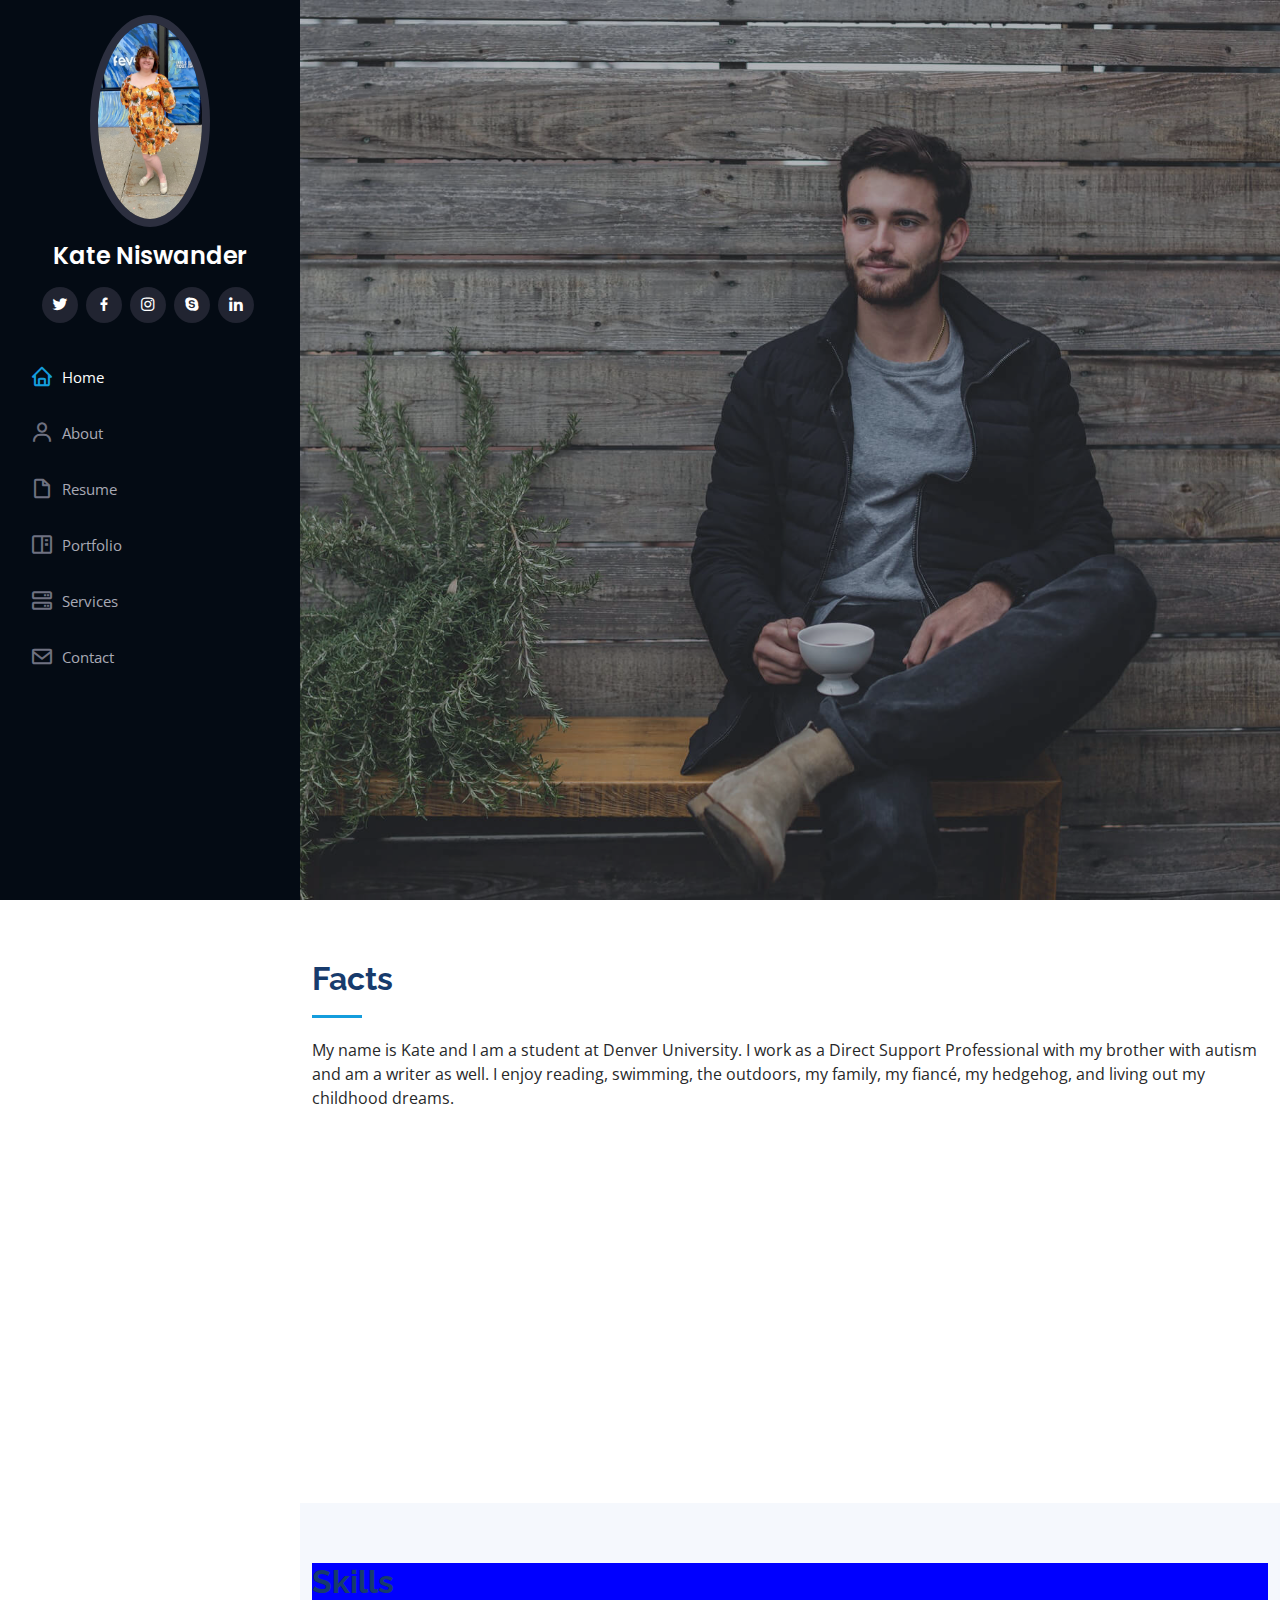
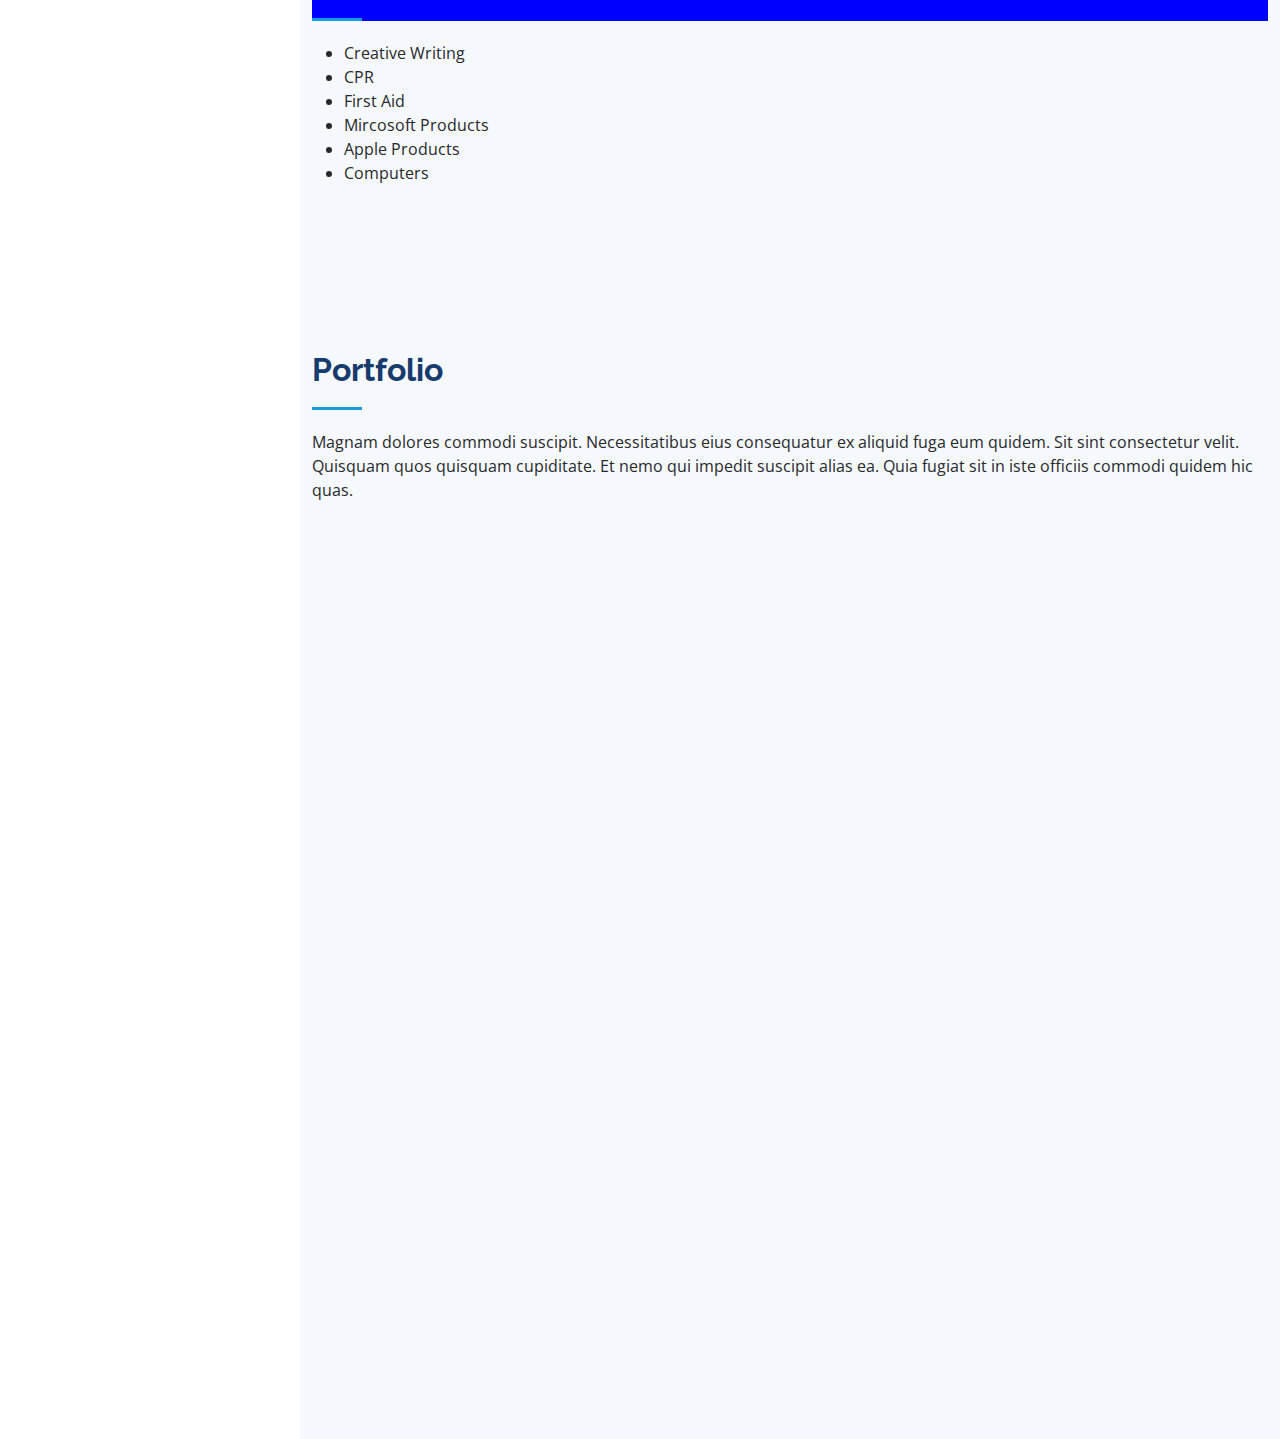
==== commit 764e8699: "push" ====
--- a/index.html
+++ b/index.html
@@ -45,7 +45,7 @@
     <div class="d-flex flex-column">
 
       <div class="profile">
-        <img src="assets/img/kate.jpg" alt="Woman in Van Gogh Sunflowers dress posing outside Van Gogh" class="img-fluid rounded-circle">
+        <img src="assets/img/kate.JPG" alt="Woman in Van Gogh Sunflowers dress posing outside Van Gogh" class="img-fluid rounded-circle">
         <h1 class="text-light"><a href="index.html">Kate Niswander</a></h1> <!-Change 6: Changed text to my name->
         <!-Change 1: added alt text to icon->
         <div class="social-links mt-3 text-center">
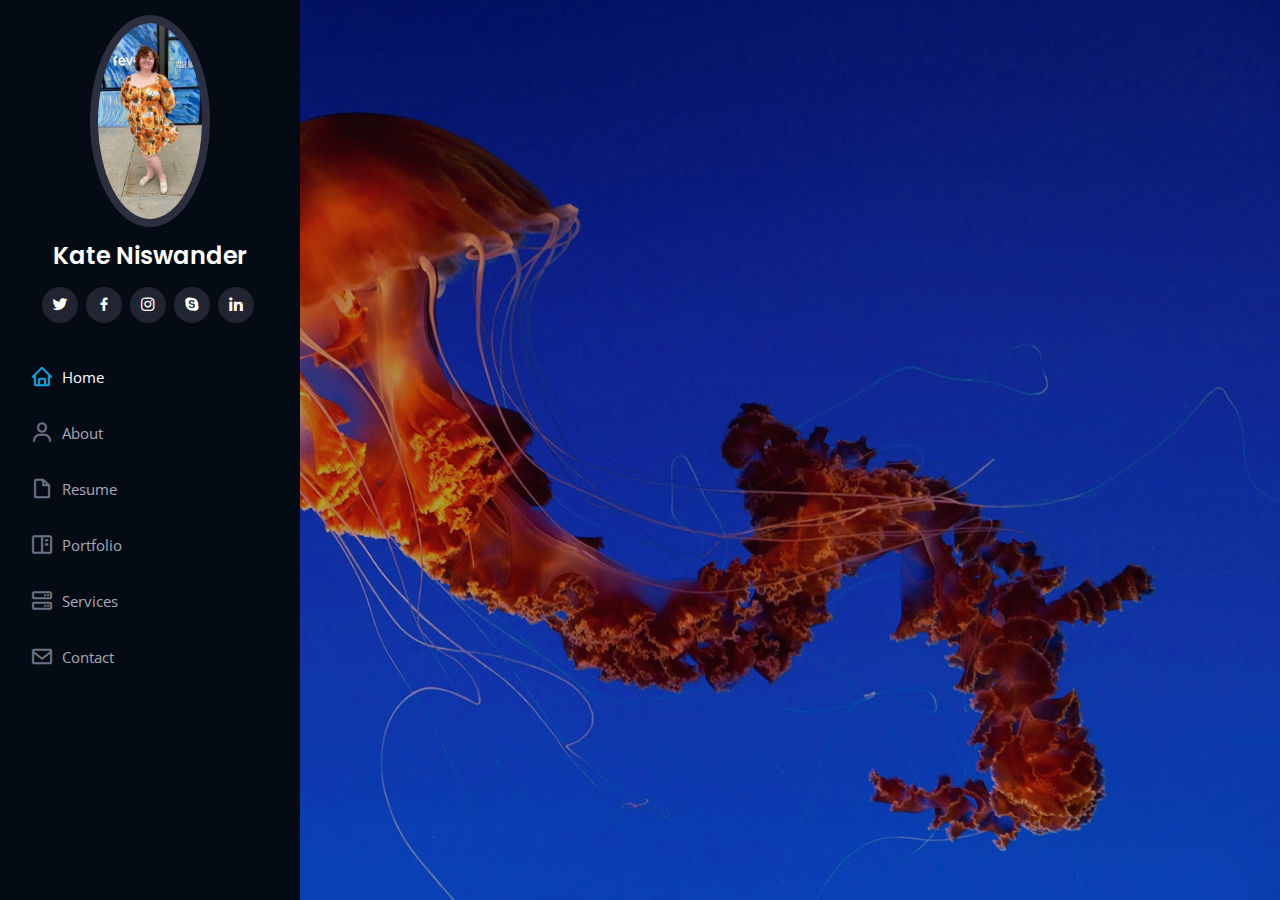
==== commit 3dd7ff81: "push" ====
--- a/index.html
+++ b/index.html
@@ -5,7 +5,7 @@
   <meta charset="utf-8">
   <meta content="width=device-width, initial-scale=1.0" name="viewport">
 
-  <title> Kate Niswander </title> <!-Change 5: Changed text to my name->
+  <title> Kate Niswander </title> <!--Change 5: Changed text to my name-->
   <meta content="" name="description">
   <meta content="" name="keywords">
 
@@ -43,11 +43,11 @@
   <!-- ======= Header ======= -->
   <header id="header">
     <div class="d-flex flex-column">
-
+<!--  -->
       <div class="profile">
         <img src="assets/img/kate.JPG" alt="Woman in Van Gogh Sunflowers dress posing outside Van Gogh" class="img-fluid rounded-circle">
-        <h1 class="text-light"><a href="index.html">Kate Niswander</a></h1> <!-Change 6: Changed text to my name->
-        <!-Change 1: added alt text to icon->
+        <h1 class="text-light"><a href="index.html">Kate Niswander</a></h1> <!--Change 6: Changed text to my name-->
+        <!--Change 1: added alt text to icon-->
         <div class="social-links mt-3 text-center">
           <a href="#" class="twitter"><i class="bx bxl-twitter"></i></a>
           <a href="#" class="facebook"><i class="bx bxl-facebook"></i></a>
@@ -73,8 +73,8 @@
   <!-- ======= Hero Section ======= -->
   <section id="hero" class="d-flex flex-column justify-content-center align-items-center">
     <div class="hero-container" data-aos="fade-in">
-      <h1>Kate Niswander</h1> <!- Change 7: Changed text to my name->
-      <p>I'm a <span class="typed" data-typed-items="Student, Writer, Professional"></span></p> <!- Change 8: Changed text to my details->
+      <h1>Kate Niswander</h1> <!--Change 7: Changed text to my name-->
+      <p>I'm a <span class="typed" data-typed-items="Student, Writer, Professional"></span></p> <!--Change 8: Changed text to my details->
     </div>
   </section><!-- End Hero -->
 
@@ -85,7 +85,7 @@
       <div class="container">
 
         <div class="section-title">
-          <h2>Facts</h2> <!- Change 9: Changed text to my information->
+          <h2>Facts</h2><!--Change 9: Changed text to my information-->
           <p>My name is Kate and I am a student at Denver University. I work as a Direct Support Professional with my brother with autism and am a writer as well. I enjoy reading, swimming, the outdoors, my family, my fiancé, my hedgehog, and living out my childhood dreams.</p>
         </div>
 
@@ -94,10 +94,10 @@
             <img src="assets/img/profile-img.jpg" class="img-fluid" alt="">
           </div>
           <div class="col-lg-8 pt-4 pt-lg-0 content" data-aos="fade-left">
-            <h3 style="background-color: blue;">Information!</h3> <!-Change 3: Changed background color->
+            <h3 style="background-color: blue;">Information!</h3> <!--Change 3: Changed background color-->
             <div class="row">
               <div class="col-lg-6">
-                <ul> <!- Change 10: Changed list to my information->
+                <ul> <!--Change 10: Changed list to my information-->
                   <li><i class="bi bi-chevron-right"></i> <strong>Birthday:</strong> <span>26 November 1996</span></li>
                   <li><i class="bi bi-chevron-right"></i> <strong>Email:</strong> <span>kate.niswander@du.edu</span></li>
                   <li><i class="bi bi-chevron-right"></i> <strong>City:</strong> <span>Huntington, USA</span></li>
@@ -123,8 +123,8 @@
       <div class="container">
 
         <div class="section-title">
-          <h2 style="background-color: blue;">Skills</h2> <!- Change 4: Changed background color->
-          <!- Change 2: Added List -> 
+          <h2 style="background-color: blue;">Skills</h2> <!--Change 4: Changed background color-->
+          <!--Change 2: Added List--> 
          <ul>
           <li> Creative Writing </li>
           <li> CPR </li>
--- a/assets/css/style.css
+++ b/assets/css/style.css
@@ -1,10 +1,10 @@
-/**
-* Template Name: iPortfolio - v3.10.0
-* Template URL: https://bootstrapmade.com/iportfolio-bootstrap-portfolio-websites-template/
-* Author: BootstrapMade.com
-* License: https://bootstrapmade.com/license/
-*/
-
+/**
+* Template Name: iPortfolio - v3.10.0
+* Template URL: https://bootstrapmade.com/iportfolio-bootstrap-portfolio-websites-template/
+* Author: BootstrapMade.com
+* License: https://bootstrapmade.com/license/
+*/
+
 /*--------------------------------------------------------------
 # General
 --------------------------------------------------------------*/
@@ -228,7 +228,7 @@
 #hero {
   width: 100%;
   height: 100vh;
-  background: url("../img/hero-bg.jpg") top center;
+  background: url("../img/blackseanettle.jpg") top center;
   background-size: cover;
 }
 
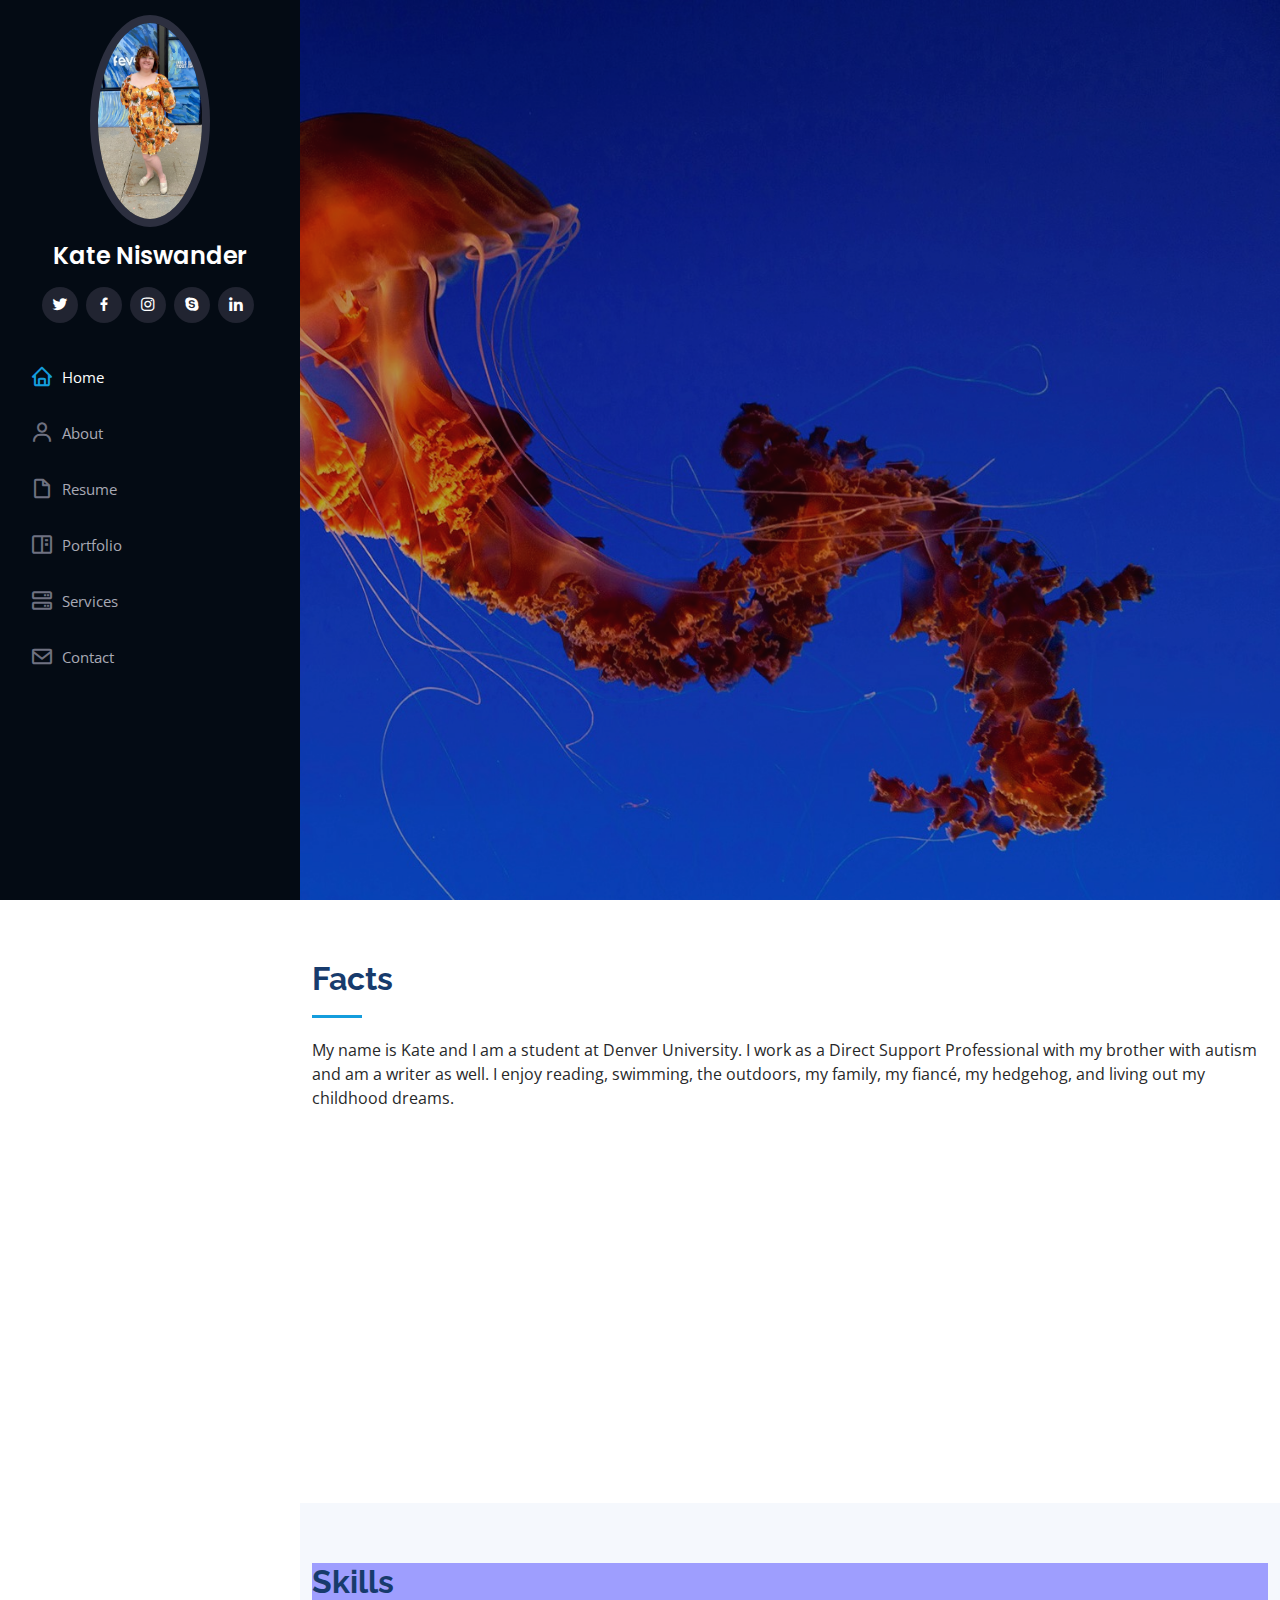
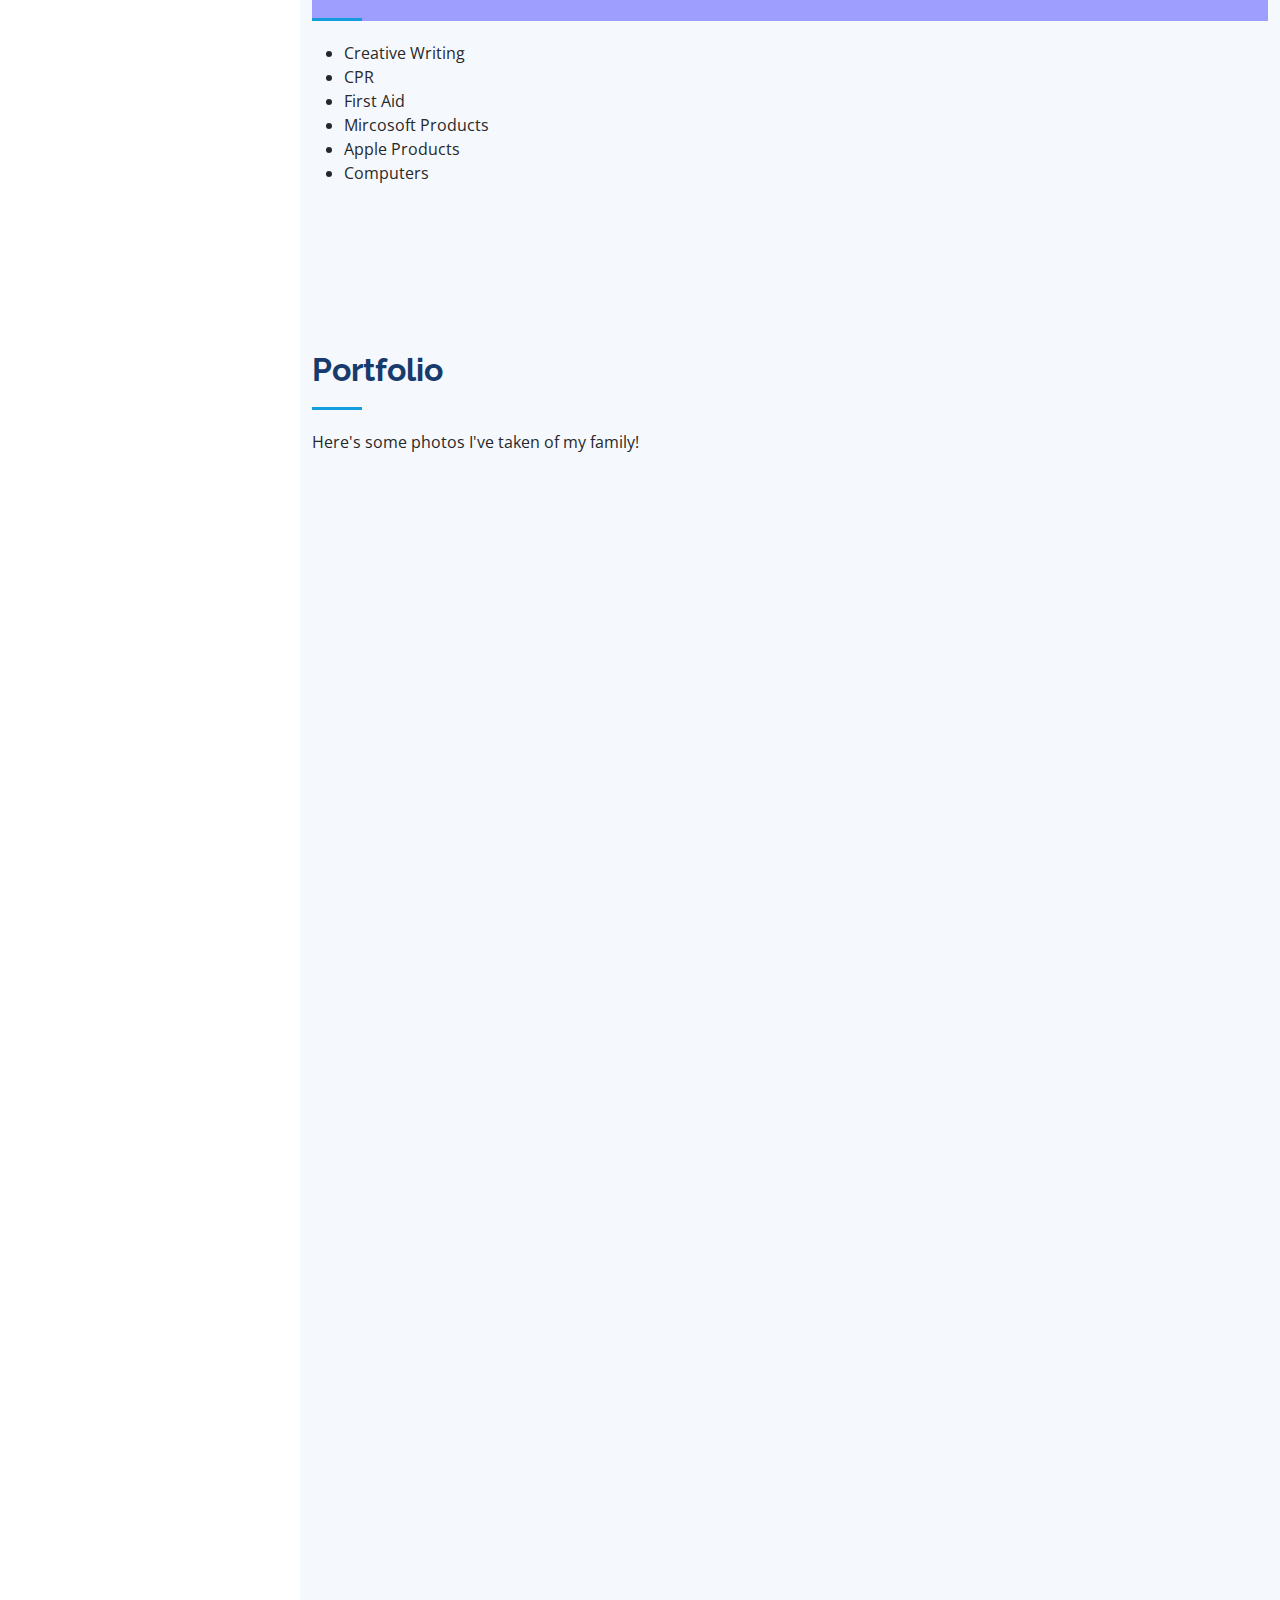
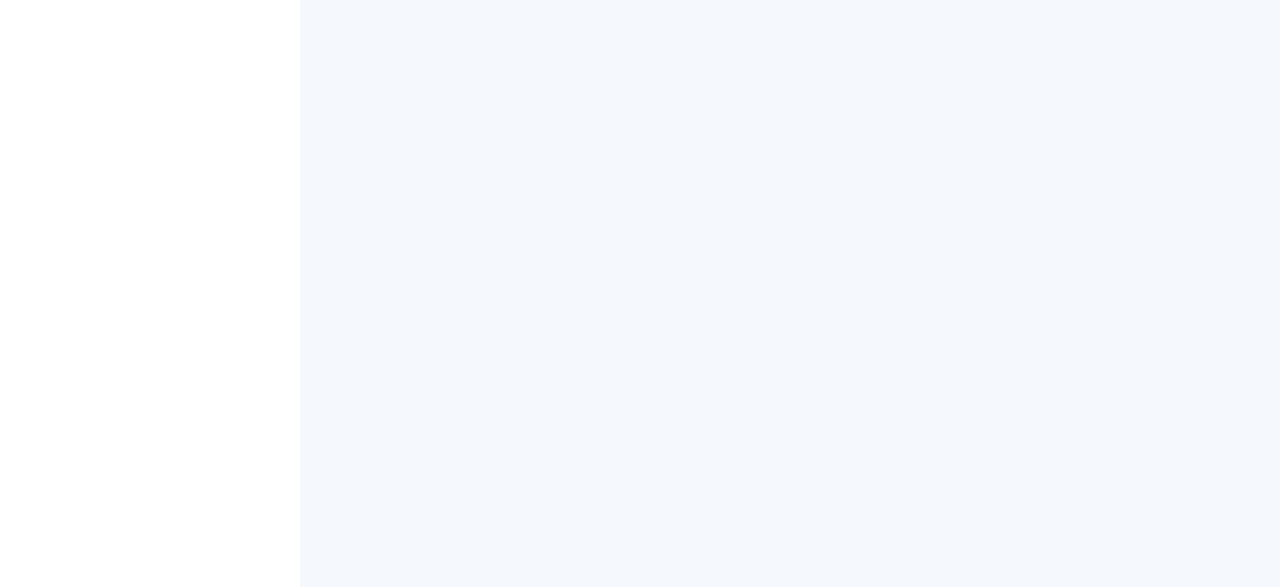
==== commit d1c37509: "push" ====
--- a/index.html
+++ b/index.html
@@ -1,6 +1,34 @@
 <!DOCTYPE html>
 <html lang="en">
-
+   <!--Change 1: added alt text to icon-->
+    <!--Change 2: Added List--> 
+     <!--Change 3: Changed background color-->
+     <!--Change 4: Changed background color-->
+      <!--Change 5: Changed text to my name-->
+       <!--Change 6: Changed text to my name-->
+       <!--Change 7: Changed text to my name-->
+       <!--Change 8: Changed text to my details-->
+<!--Change 9: Changed text to my information-->
+<!--Change 10: Changed list to my information-->
+ <!--Change 11: Changed text to my information.-->
+ <!--Change 12: Replaced default photo-->
+<!--Change 13: Added alt text to photo-->
+<!--Change 14: Replaced default photo-->
+<!--Change 15: Added alt text to photo-->
+<!--Change 16: Replaced default photo-->
+<!--Change 17: Added alt text to photo-->
+<!--Change 18: Replaced default photo-->
+<!--Change 19: Added alt text to photo-->
+<!--Change 20: Replaced default photo-->
+<!--Change 21: Added alt text to photo-->
+<!--Change 22: Replaced default photo-->
+<!--Change 23: Added alt text to photo-->
+<!--Change 24: Replaced default photo-->
+<!--Change 25: Added alt text to photo-->
+<!--Change 26: Replaced default photo-->
+<!--Change 27: Added alt text to photo-->
+<!--Change 28: Replaced default photo-->
+<!--Change 29: Added alt text to photo-->
 <head>
   <meta charset="utf-8">
   <meta content="width=device-width, initial-scale=1.0" name="viewport">
@@ -74,7 +102,7 @@
   <section id="hero" class="d-flex flex-column justify-content-center align-items-center">
     <div class="hero-container" data-aos="fade-in">
       <h1>Kate Niswander</h1> <!--Change 7: Changed text to my name-->
-      <p>I'm a <span class="typed" data-typed-items="Student, Writer, Professional"></span></p> <!--Change 8: Changed text to my details->
+      <p>I'm a<span class="typed" data-typed-items="Student, Writer, Professional"></span></p> <!--Change 8: Changed text to my details-->
     </div>
   </section><!-- End Hero -->
 
@@ -94,7 +122,7 @@
             <img src="assets/img/profile-img.jpg" class="img-fluid" alt="">
           </div>
           <div class="col-lg-8 pt-4 pt-lg-0 content" data-aos="fade-left">
-            <h3 style="background-color: blue;">Information!</h3> <!--Change 3: Changed background color-->
+            <h3 style="background-color: rgb(136, 136, 247);">Information!</h3> <!--Change 3: Changed background color-->
             <div class="row">
               <div class="col-lg-6">
                 <ul> <!--Change 10: Changed list to my information-->
@@ -123,7 +151,7 @@
       <div class="container">
 
         <div class="section-title">
-          <h2 style="background-color: blue;">Skills</h2> <!--Change 4: Changed background color-->
+          <h2 style="background-color: rgb(158, 158, 254);">Skills</h2> <!--Change 4: Changed background color-->
           <!--Change 2: Added List--> 
          <ul>
           <li> Creative Writing </li>
@@ -143,7 +171,7 @@
 
         <div class="section-title">
           <h2>Portfolio</h2>
-          <p>Magnam dolores commodi suscipit. Necessitatibus eius consequatur ex aliquid fuga eum quidem. Sit sint consectetur velit. Quisquam quos quisquam cupiditate. Et nemo qui impedit suscipit alias ea. Quia fugiat sit in iste officiis commodi quidem hic quas.</p>
+          <p> Here's some photos I've taken of my family!</p> <!--Change 11: Changed text to my information.-->
         </div>
 
         <div class="row" data-aos="fade-up">
@@ -158,92 +186,101 @@
         </div>
 
         <div class="row portfolio-container" data-aos="fade-up" data-aos-delay="100">
-
+<!--Change 12: Replaced default photo-->
+<!--Change 13: Added alt text to photo-->
           <div class="col-lg-4 col-md-6 portfolio-item filter-app">
             <div class="portfolio-wrap">
-              <img src="assets/img/portfolio/portfolio-1.jpg" class="img-fluid" alt="">
-              <div class="portfolio-links">
-                <a href="assets/img/portfolio/portfolio-1.jpg" data-gallery="portfolioGallery" class="portfolio-lightbox" title="App 1"><i class="bx bx-plus"></i></a>
-                <a href="portfolio-details.html" title="More Details"><i class="bx bx-link"></i></a>
-              </div>
-            </div>
-          </div>
-
+              <img src="assets/img/portfolio/ralph.JPG" class="img-fluid" alt="Brown poodle wearing blue collar shaking hands with another white poodle off to the side.">
+              <div class="portfolio-links">
+                <a href="assets/img/portfolio/ralph.JPG" data-gallery="portfolioGallery" class="portfolio-lightbox" title="App 1"><i class="bx bx-plus"></i></a>
+                <a href="portfolio-details.html" title="More Details"><i class="bx bx-link"></i></a>
+              </div>
+            </div>
+          </div>
+<!--Change 14: Replaced default photo-->
+<!--Change 15: Added alt text to photo-->
           <div class="col-lg-4 col-md-6 portfolio-item filter-web">
             <div class="portfolio-wrap">
-              <img src="assets/img/portfolio/portfolio-2.jpg" class="img-fluid" alt="">
-              <div class="portfolio-links">
-                <a href="assets/img/portfolio/portfolio-2.jpg" data-gallery="portfolioGallery" class="portfolio-lightbox" title="Web 3"><i class="bx bx-plus"></i></a>
-                <a href="portfolio-details.html" title="More Details"><i class="bx bx-link"></i></a>
-              </div>
-            </div>
-          </div>
-
+              <img src="assets/img/portfolio/terry.JPG" class="img-fluid" alt="Bald man sitting at folding table given Bunny Ears by a brown haired woman behind him. Sitting with him is a blonde boy and underneath the table is a white poodle.">
+              <div class="portfolio-links">
+                <a href="assets/img/portfolio/terry.JPG" data-gallery="portfolioGallery" class="portfolio-lightbox" title="Web 3"><i class="bx bx-plus"></i></a>
+                <a href="portfolio-details.html" title="More Details"><i class="bx bx-link"></i></a>
+              </div>
+            </div>
+          </div>
+<!--Change 16: Replaced default photo-->
+<!--Change 17: Added alt text to photo-->
           <div class="col-lg-4 col-md-6 portfolio-item filter-app">
             <div class="portfolio-wrap">
-              <img src="assets/img/portfolio/portfolio-3.jpg" class="img-fluid" alt="">
-              <div class="portfolio-links">
-                <a href="assets/img/portfolio/portfolio-3.jpg" data-gallery="portfolioGallery" class="portfolio-lightbox" title="App 2"><i class="bx bx-plus"></i></a>
-                <a href="portfolio-details.html" title="More Details"><i class="bx bx-link"></i></a>
-              </div>
-            </div>
-          </div>
-
+              <img src="assets/img/portfolio/finny.jpeg" class="img-fluid" alt="Green Spring Frog Build-A-Bear wearing overralls, a blue shirt, and beaded bracelets hangs in a flowering tree.">
+              <div class="portfolio-links">
+                <a href="assets/img/portfolio/finny.jpeg" data-gallery="portfolioGallery" class="portfolio-lightbox" title="App 2"><i class="bx bx-plus"></i></a>
+                <a href="portfolio-details.html" title="More Details"><i class="bx bx-link"></i></a>
+              </div>
+            </div>
+          </div>
+<!--Change 18: Replaced default photo-->
+<!--Change 19: Added alt text to photo-->
           <div class="col-lg-4 col-md-6 portfolio-item filter-card">
             <div class="portfolio-wrap">
-              <img src="assets/img/portfolio/portfolio-4.jpg" class="img-fluid" alt="">
-              <div class="portfolio-links">
-                <a href="assets/img/portfolio/portfolio-4.jpg" data-gallery="portfolioGallery" class="portfolio-lightbox" title="Card 2"><i class="bx bx-plus"></i></a>
-                <a href="portfolio-details.html" title="More Details"><i class="bx bx-link"></i></a>
-              </div>
-            </div>
-          </div>
-
+              <img src="assets/img/portfolio/deathcab.jpeg" class="img-fluid" alt="Benjamin Gibbard of band Death Cab For Cutie stands on a dim, smokey stage singing with guitar.">
+              <div class="portfolio-links">
+                <a href="assets/img/portfolio/deathcab.jpeg" data-gallery="portfolioGallery" class="portfolio-lightbox" title="Card 2"><i class="bx bx-plus"></i></a>
+                <a href="portfolio-details.html" title="More Details"><i class="bx bx-link"></i></a>
+              </div>
+            </div>
+          </div>
+<!--Change 20: Replaced default photo-->
+<!--Change 21: Added alt text to photo-->
           <div class="col-lg-4 col-md-6 portfolio-item filter-web">
             <div class="portfolio-wrap">
-              <img src="assets/img/portfolio/portfolio-5.jpg" class="img-fluid" alt="">
-              <div class="portfolio-links">
-                <a href="assets/img/portfolio/portfolio-5.jpg" data-gallery="portfolioGallery" class="portfolio-lightbox" title="Web 2"><i class="bx bx-plus"></i></a>
-                <a href="portfolio-details.html" title="More Details"><i class="bx bx-link"></i></a>
-              </div>
-            </div>
-          </div>
-
+              <img src="assets/img/portfolio/wesandizzy.JPG" class="img-fluid" alt="Two siblings sit in front of orangutan statue. The boy is tall and wearing a red shirt. The girl is tall with long hair and wearing a black shirt.  ">
+              <div class="portfolio-links">
+                <a href="assets/img/portfolio/wesandizzy.JPG" data-gallery="portfolioGallery" class="portfolio-lightbox" title="Web 2"><i class="bx bx-plus"></i></a>
+                <a href="portfolio-details.html" title="More Details"><i class="bx bx-link"></i></a>
+              </div>
+            </div>
+          </div>
+<!--Change 22: Replaced default photo-->
+<!--Change 23: Added alt text to photo-->
           <div class="col-lg-4 col-md-6 portfolio-item filter-app">
             <div class="portfolio-wrap">
-              <img src="assets/img/portfolio/portfolio-6.jpg" class="img-fluid" alt="">
-              <div class="portfolio-links">
-                <a href="assets/img/portfolio/portfolio-6.jpg" data-gallery="portfolioGallery" class="portfolio-lightbox" title="App 3"><i class="bx bx-plus"></i></a>
-                <a href="portfolio-details.html" title="More Details"><i class="bx bx-link"></i></a>
-              </div>
-            </div>
-          </div>
-
+              <img src="assets/img/portfolio/mimi.jpeg" class="img-fluid" alt="Hedgehog Palm Pals sitting on a black comforter in bedroom.">
+              <div class="portfolio-links">
+                <a href="assets/img/portfolio/mimi.jpeg" data-gallery="portfolioGallery" class="portfolio-lightbox" title="App 3"><i class="bx bx-plus"></i></a>
+                <a href="portfolio-details.html" title="More Details"><i class="bx bx-link"></i></a>
+              </div>
+            </div>
+          </div>
+<!--Change 24: Replaced default photo-->
+<!--Change 25: Added alt text to photo-->
           <div class="col-lg-4 col-md-6 portfolio-item filter-card">
             <div class="portfolio-wrap">
-              <img src="assets/img/portfolio/portfolio-7.jpg" class="img-fluid" alt="">
-              <div class="portfolio-links">
-                <a href="assets/img/portfolio/portfolio-7.jpg" data-gallery="portfolioGallery" class="portfolio-lightbox" title="Card 1"><i class="bx bx-plus"></i></a>
-                <a href="portfolio-details.html" title="More Details"><i class="bx bx-link"></i></a>
-              </div>
-            </div>
-          </div>
-
+              <img src="assets/img/portfolio/harleyandbird.jpeg" class="img-fluid" alt="White poodle laying down and yawning widley with his his tongue out. Sitting next to him is a tall girl with her hair in a bun and a blue and pink shirt on.">
+              <div class="portfolio-links">
+                <a href="assets/img/portfolio/harleyandbird.jpeg" data-gallery="portfolioGallery" class="portfolio-lightbox" title="Card 1"><i class="bx bx-plus"></i></a>
+                <a href="portfolio-details.html" title="More Details"><i class="bx bx-link"></i></a>
+              </div>
+            </div>
+          </div>
+<!--Change 26: Replaced default photo-->
+<!--Change 27: Added alt text to photo-->
           <div class="col-lg-4 col-md-6 portfolio-item filter-card">
             <div class="portfolio-wrap">
-              <img src="assets/img/portfolio/portfolio-8.jpg" class="img-fluid" alt="">
-              <div class="portfolio-links">
-                <a href="assets/img/portfolio/portfolio-8.jpg" data-gallery="portfolioGallery" class="portfolio-lightbox" title="Card 3"><i class="bx bx-plus"></i></a>
-                <a href="portfolio-details.html" title="More Details"><i class="bx bx-link"></i></a>
-              </div>
-            </div>
-          </div>
-
+              <img src="assets/img/portfolio/loganandkate.jpeg" class="img-fluid" alt="A man with long dark hair and a tall woman with short dark curly hair. Standing outside the mountains of Gatlinburg, TN and smiling, showing off new lapis lazuli engagment ring on finger.">
+              <div class="portfolio-links">
+                <a href="assets/img/portfolio/loganandkate.jpeg" data-gallery="portfolioGallery" class="portfolio-lightbox" title="Card 3"><i class="bx bx-plus"></i></a>
+                <a href="portfolio-details.html" title="More Details"><i class="bx bx-link"></i></a>
+              </div>
+            </div>
+          </div>
+<!--Change 28: Replaced default photo-->
+<!--Change 29: Added alt text to photo-->
           <div class="col-lg-4 col-md-6 portfolio-item filter-web">
             <div class="portfolio-wrap">
-              <img src="assets/img/portfolio/portfolio-9.jpg" class="img-fluid" alt="">
-              <div class="portfolio-links">
-                <a href="assets/img/portfolio/portfolio-9.jpg" data-gallery="portfolioGallery" class="portfolio-lightbox" title="Web 3"><i class="bx bx-plus"></i></a>
+              <img src="assets/img/portfolio/momandbird.jpeg" class="img-fluid" alt="Two tall women stand posing with a sloth birthday cake. The woman holding the cake has long red hair and is smiling. The woman behind her has long dark hair and is smiling also. ">
+              <div class="portfolio-links">
+                <a href="assets/img/portfolio/momandbird.jpeg" data-gallery="portfolioGallery" class="portfolio-lightbox" title="Web 3"><i class="bx bx-plus"></i></a>
                 <a href="portfolio-details.html" title="More Details"><i class="bx bx-link"></i></a>
               </div>
             </div>
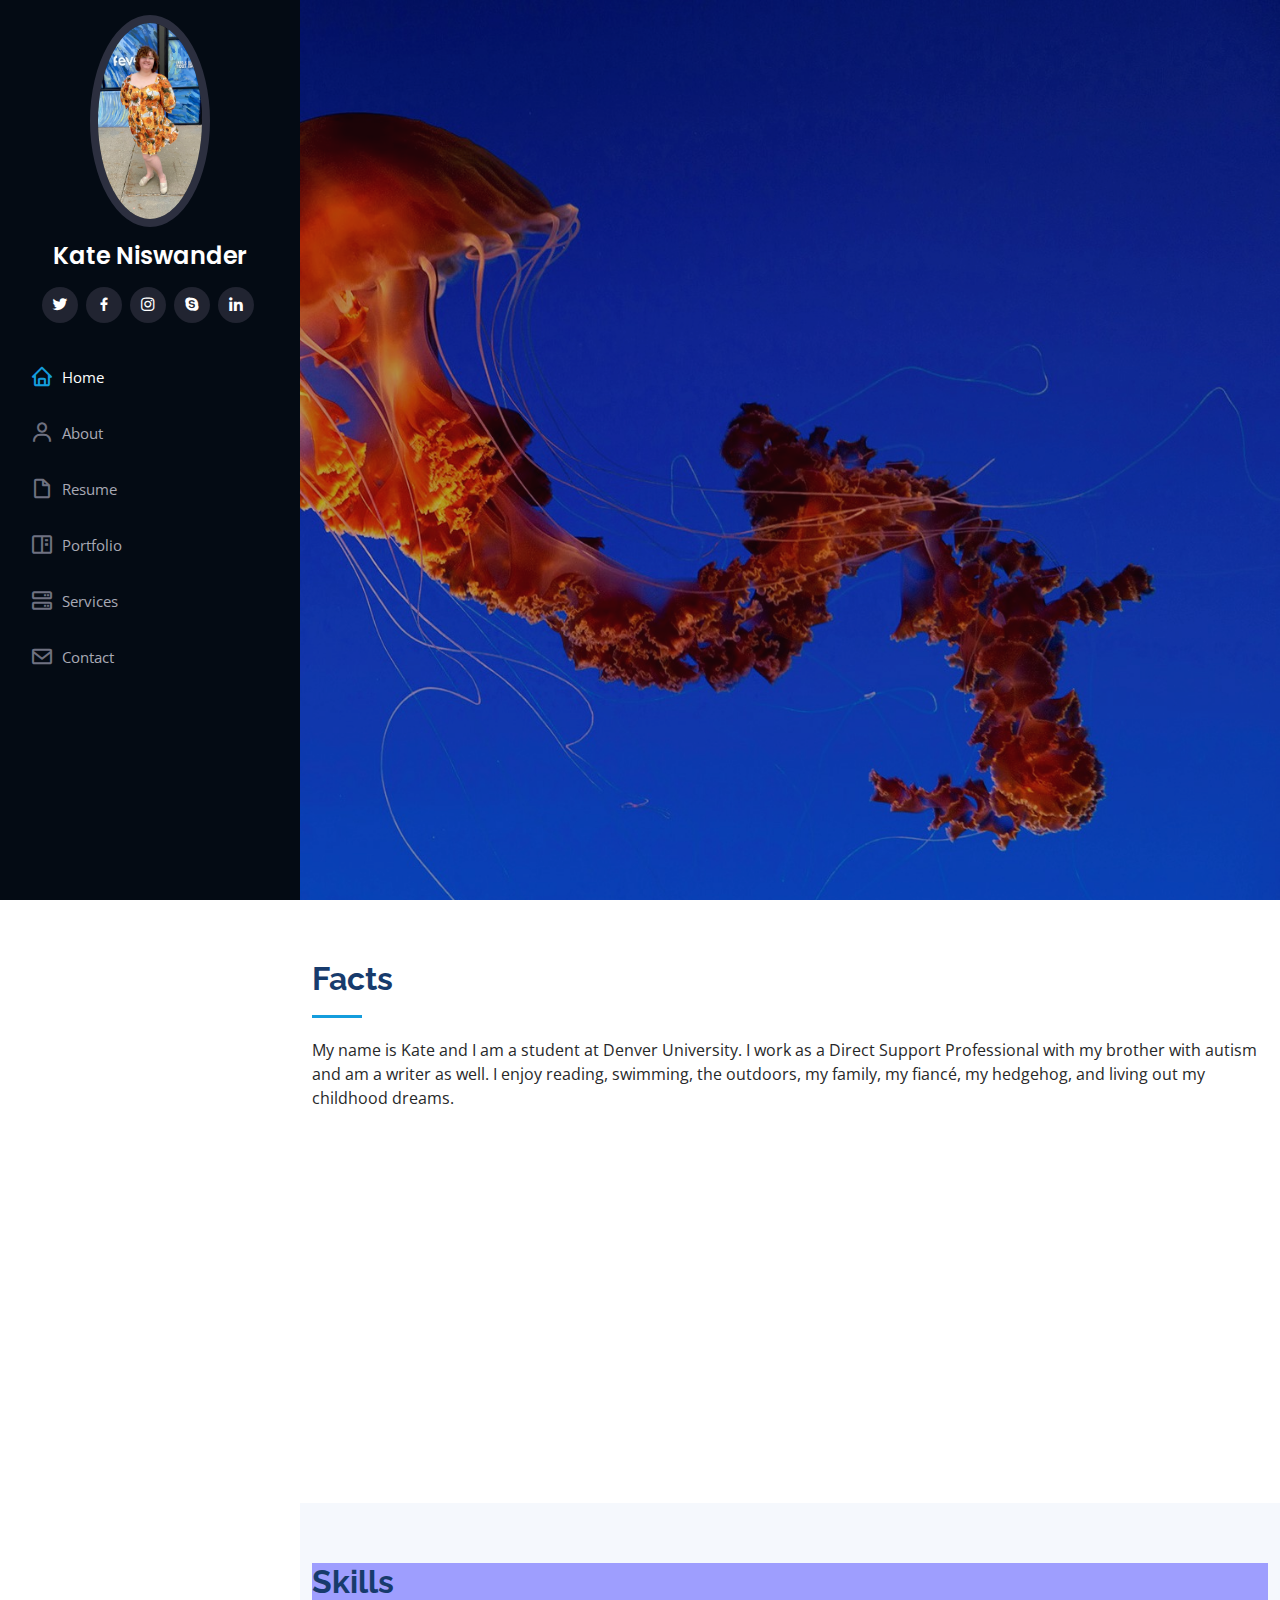
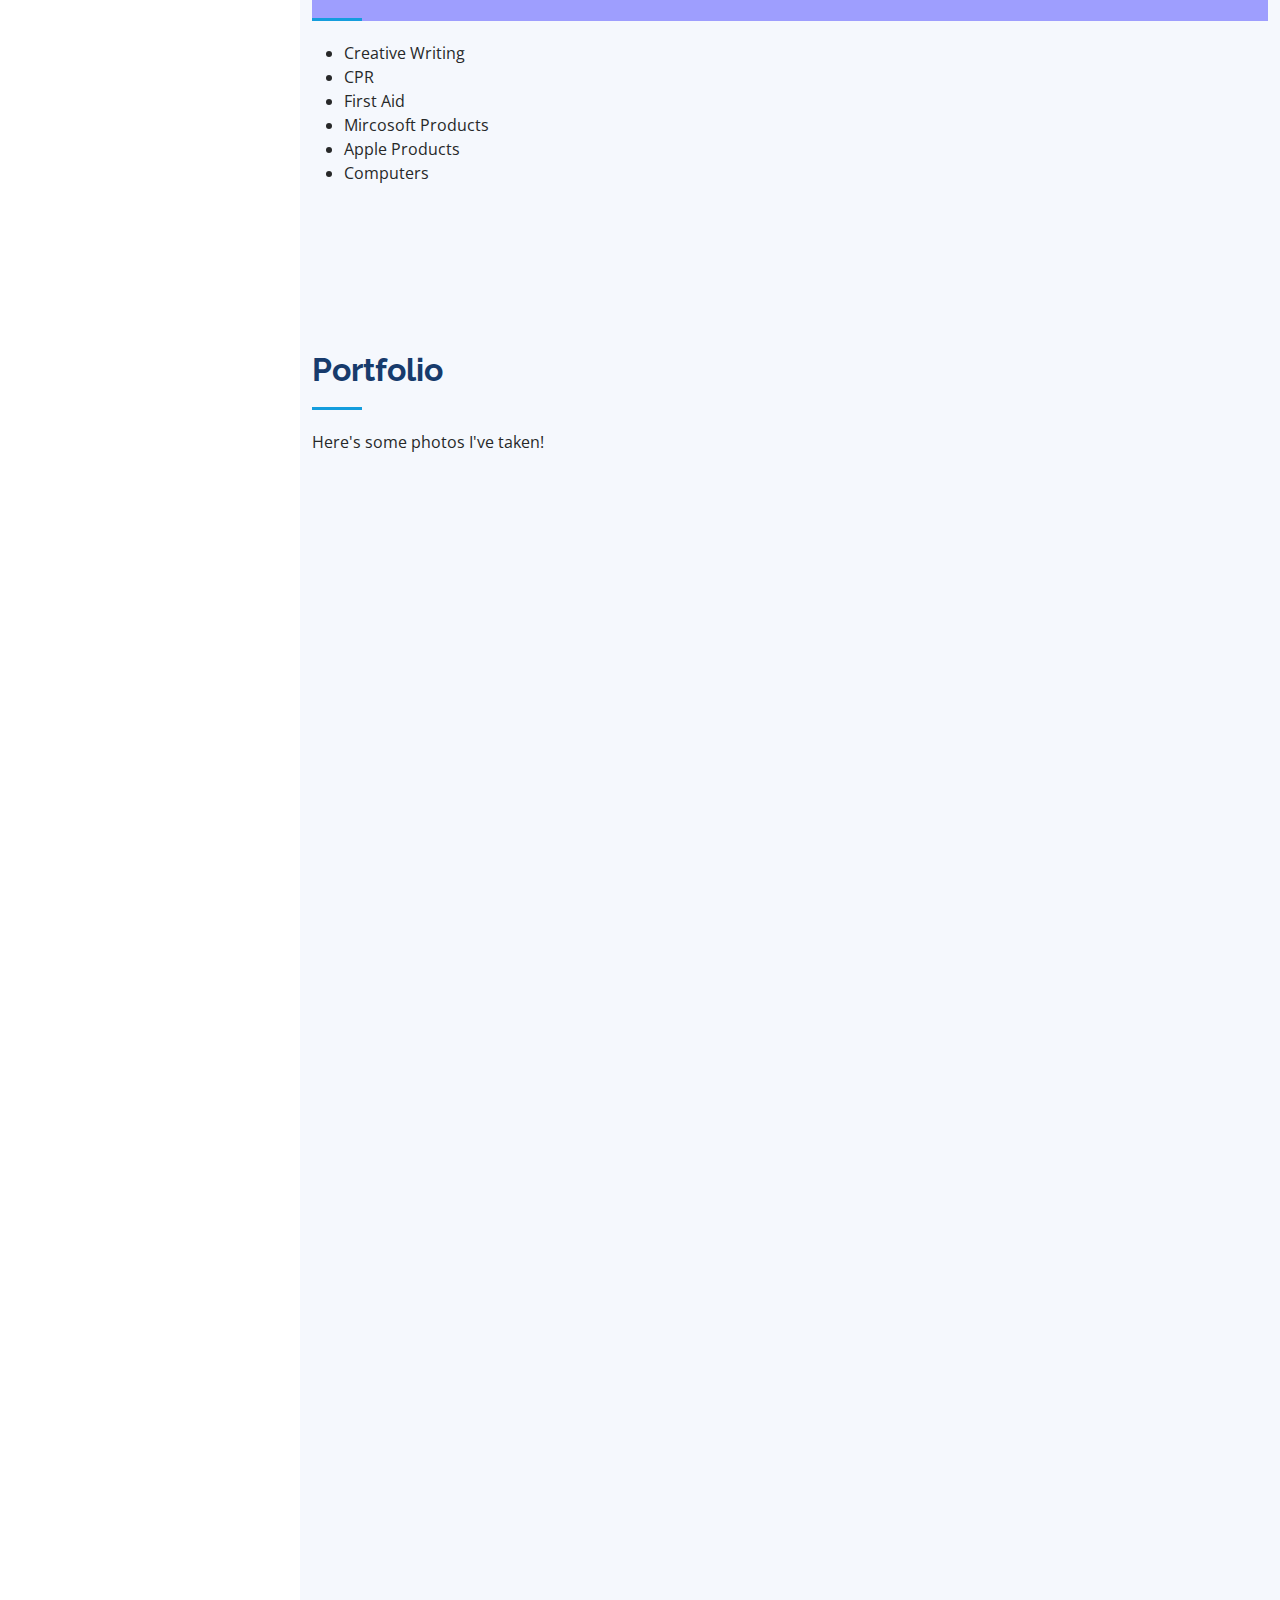
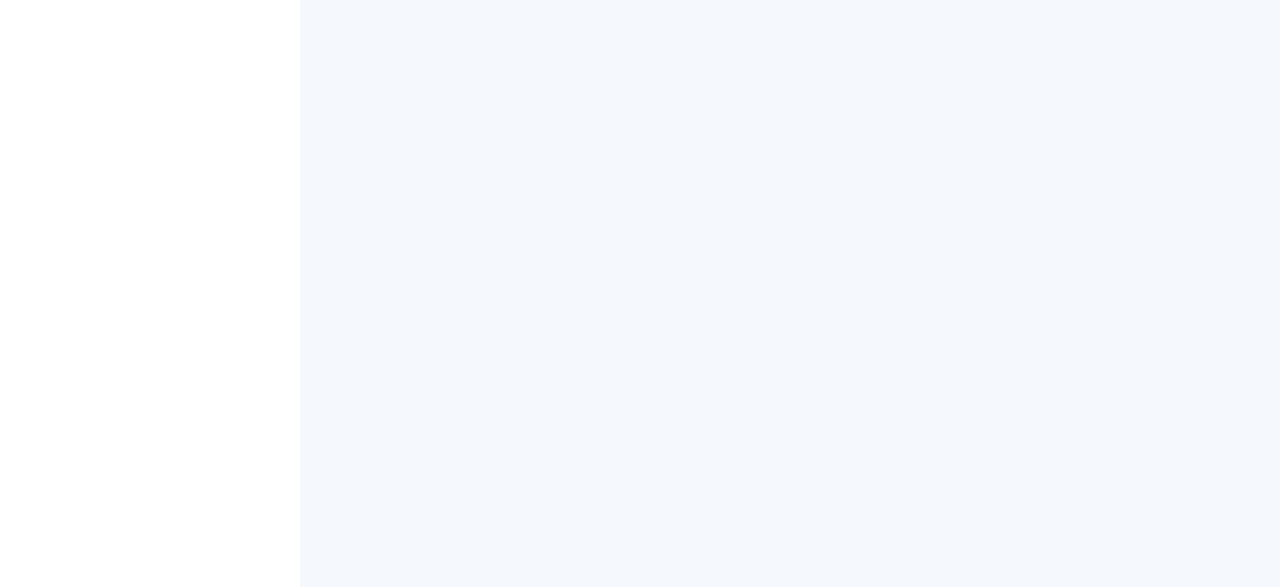
==== commit 5fd0f9b2: "push" ====
--- a/index.html
+++ b/index.html
@@ -171,7 +171,7 @@
 
         <div class="section-title">
           <h2>Portfolio</h2>
-          <p> Here's some photos I've taken of my family!</p> <!--Change 11: Changed text to my information.-->
+          <p> Here's some photos I've taken!</p> <!--Change 11: Changed text to my information.-->
         </div>
 
         <div class="row" data-aos="fade-up">
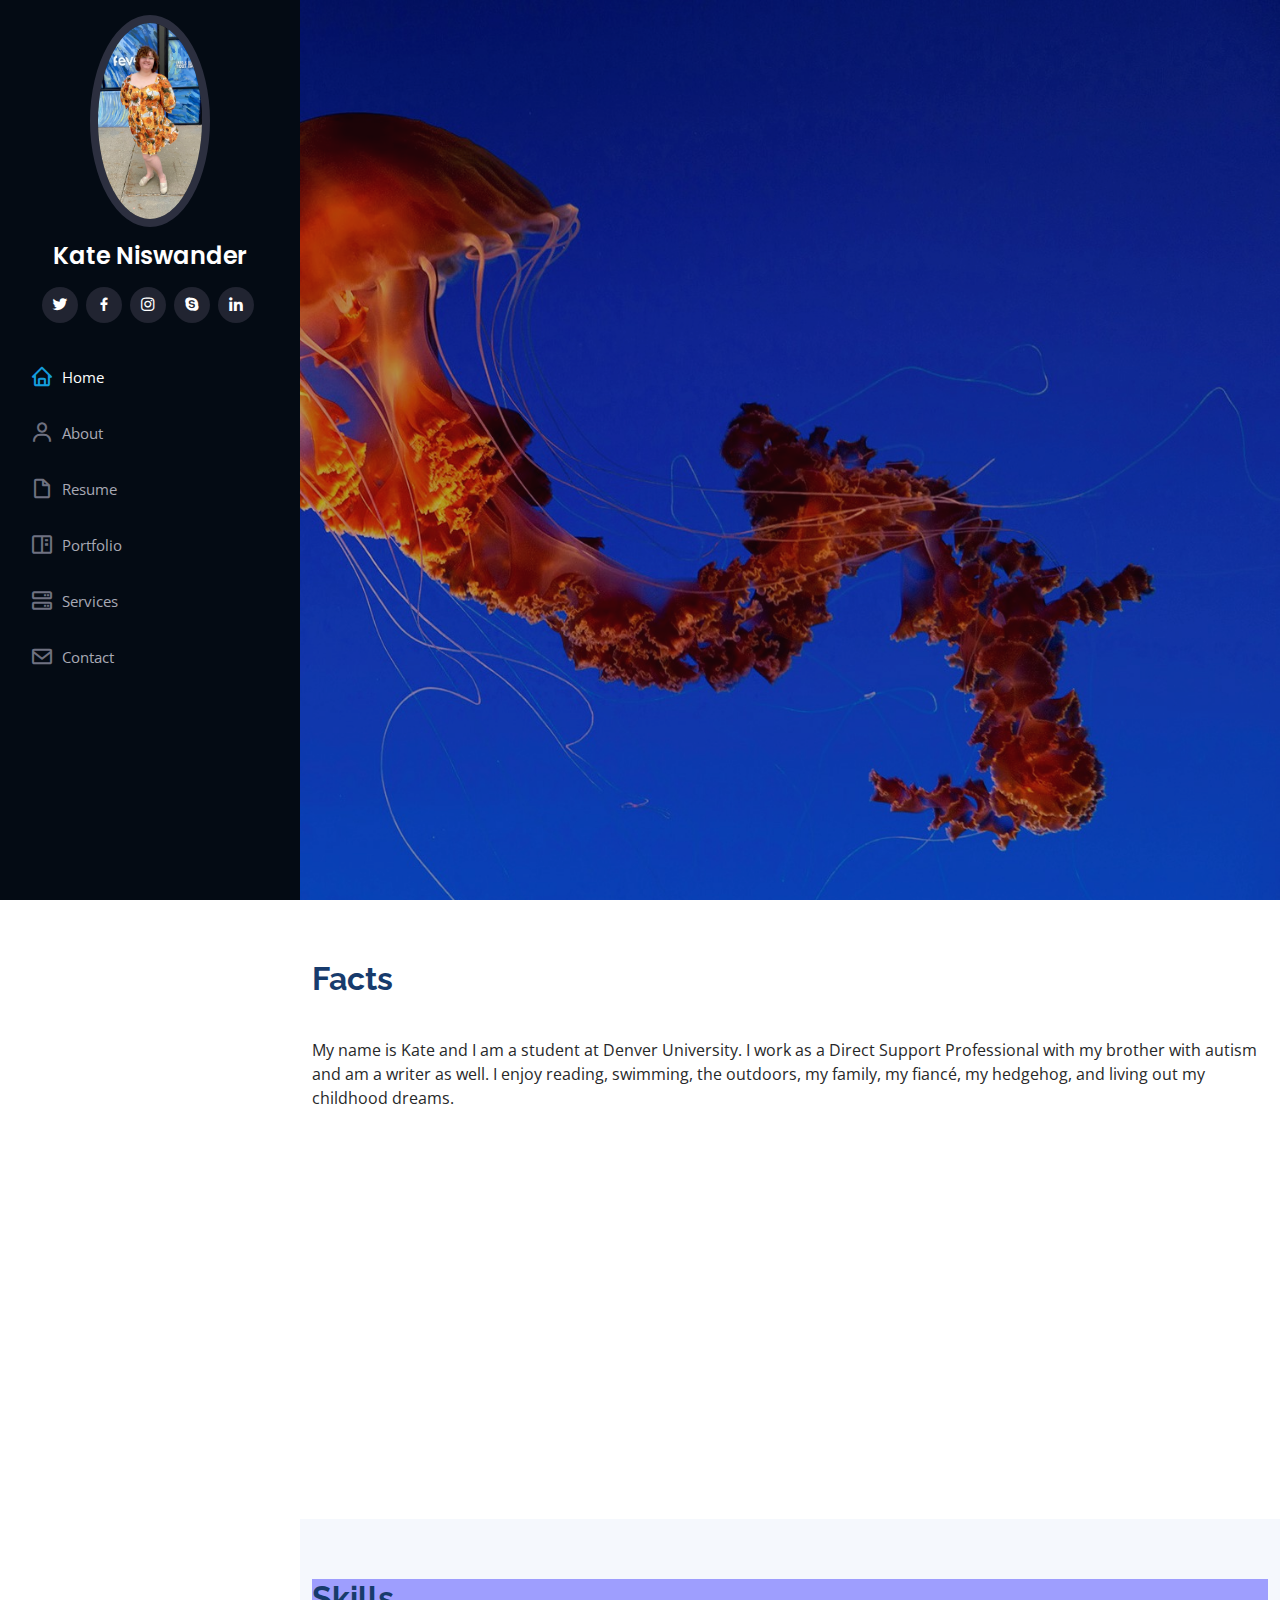
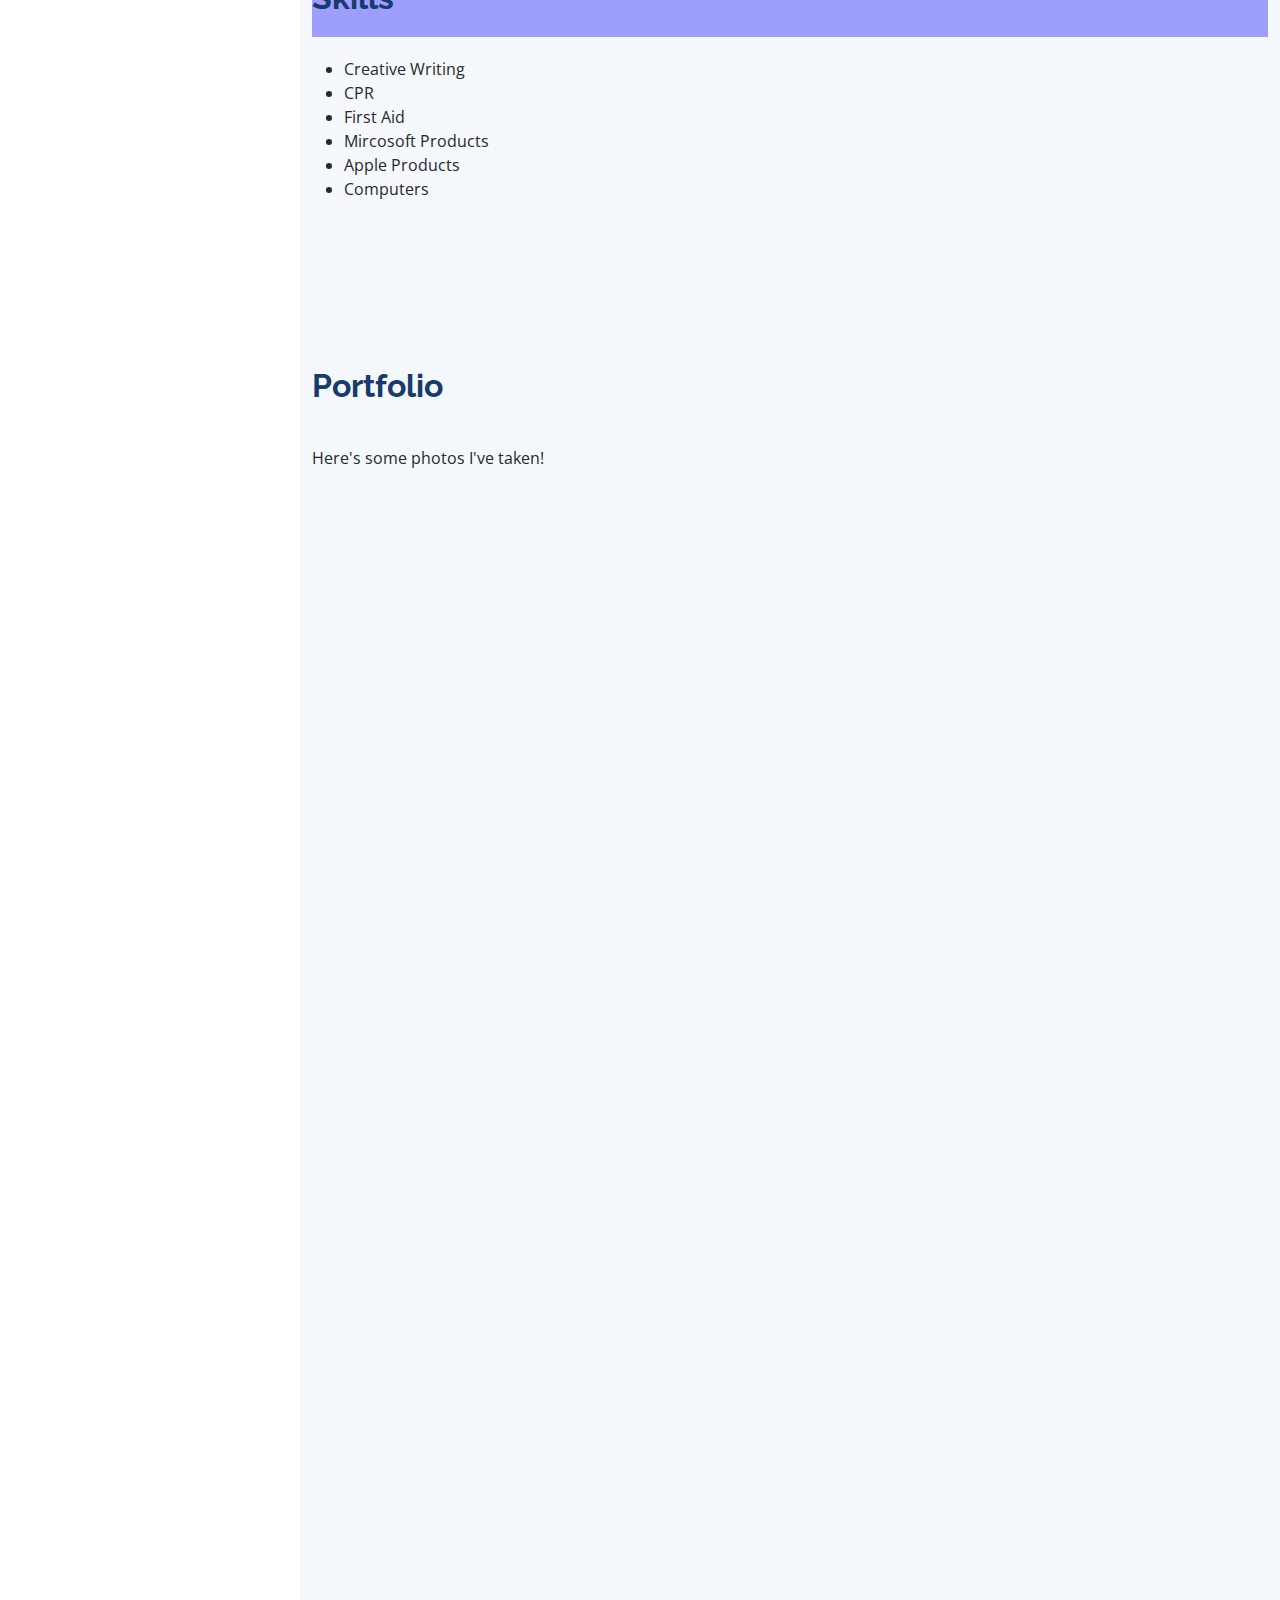
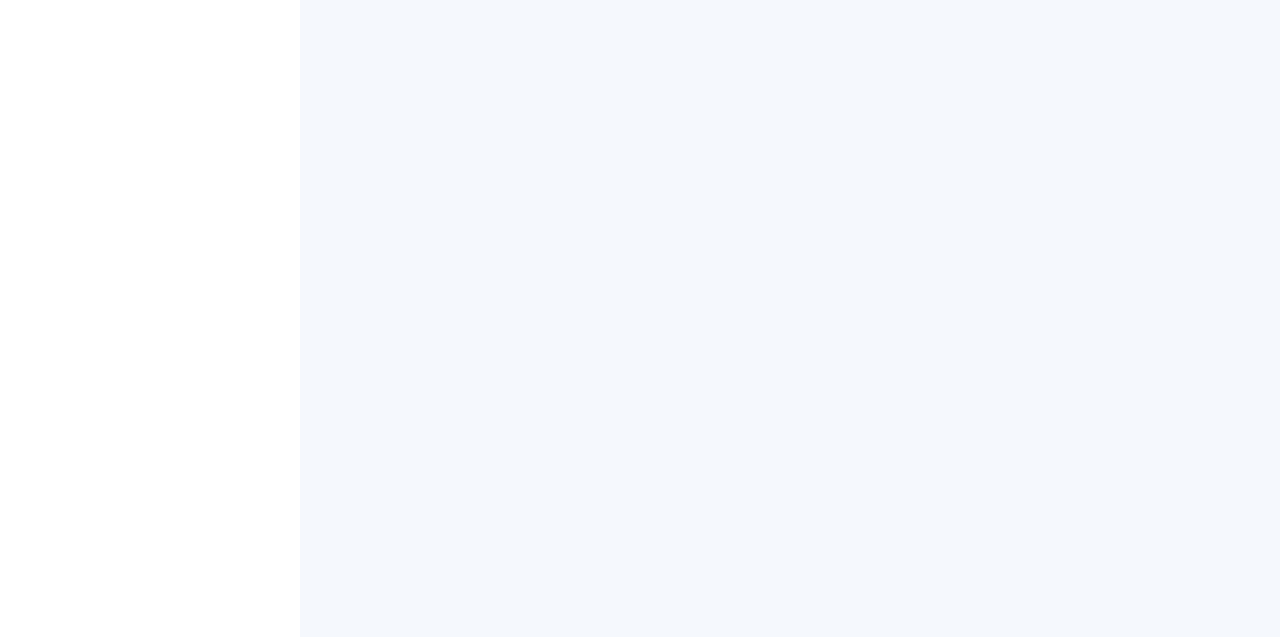
==== commit bbe5a9c8: "push" ====
--- a/index.html
+++ b/index.html
@@ -102,7 +102,7 @@
   <section id="hero" class="d-flex flex-column justify-content-center align-items-center">
     <div class="hero-container" data-aos="fade-in">
       <h1>Kate Niswander</h1> <!--Change 7: Changed text to my name-->
-      <p>I'm a<span class="typed" data-typed-items="Student, Writer, Professional"></span></p> <!--Change 8: Changed text to my details-->
+      <p>I'm a <span class="typed" data-typed-items="Student, Writer, Professional"></span></p> <!--Change 8: Changed text to my details-->
     </div>
   </section><!-- End Hero -->
 
@@ -122,7 +122,7 @@
             <img src="assets/img/profile-img.jpg" class="img-fluid" alt="">
           </div>
           <div class="col-lg-8 pt-4 pt-lg-0 content" data-aos="fade-left">
-            <h3 style="background-color: rgb(136, 136, 247);">Information!</h3> <!--Change 3: Changed background color-->
+            <h3>Information!</h3> <!--Change 3: Changed background color-->
             <div class="row">
               <div class="col-lg-6">
                 <ul> <!--Change 10: Changed list to my information-->
--- a/assets/css/style.css
+++ b/assets/css/style.css
@@ -321,7 +321,7 @@
   display: block;
   width: 50px;
   height: 3px;
-  background: #149ddd;
+  background:  rgb(136, 136, 247;
   bottom: 0;
   left: 0;
 }
